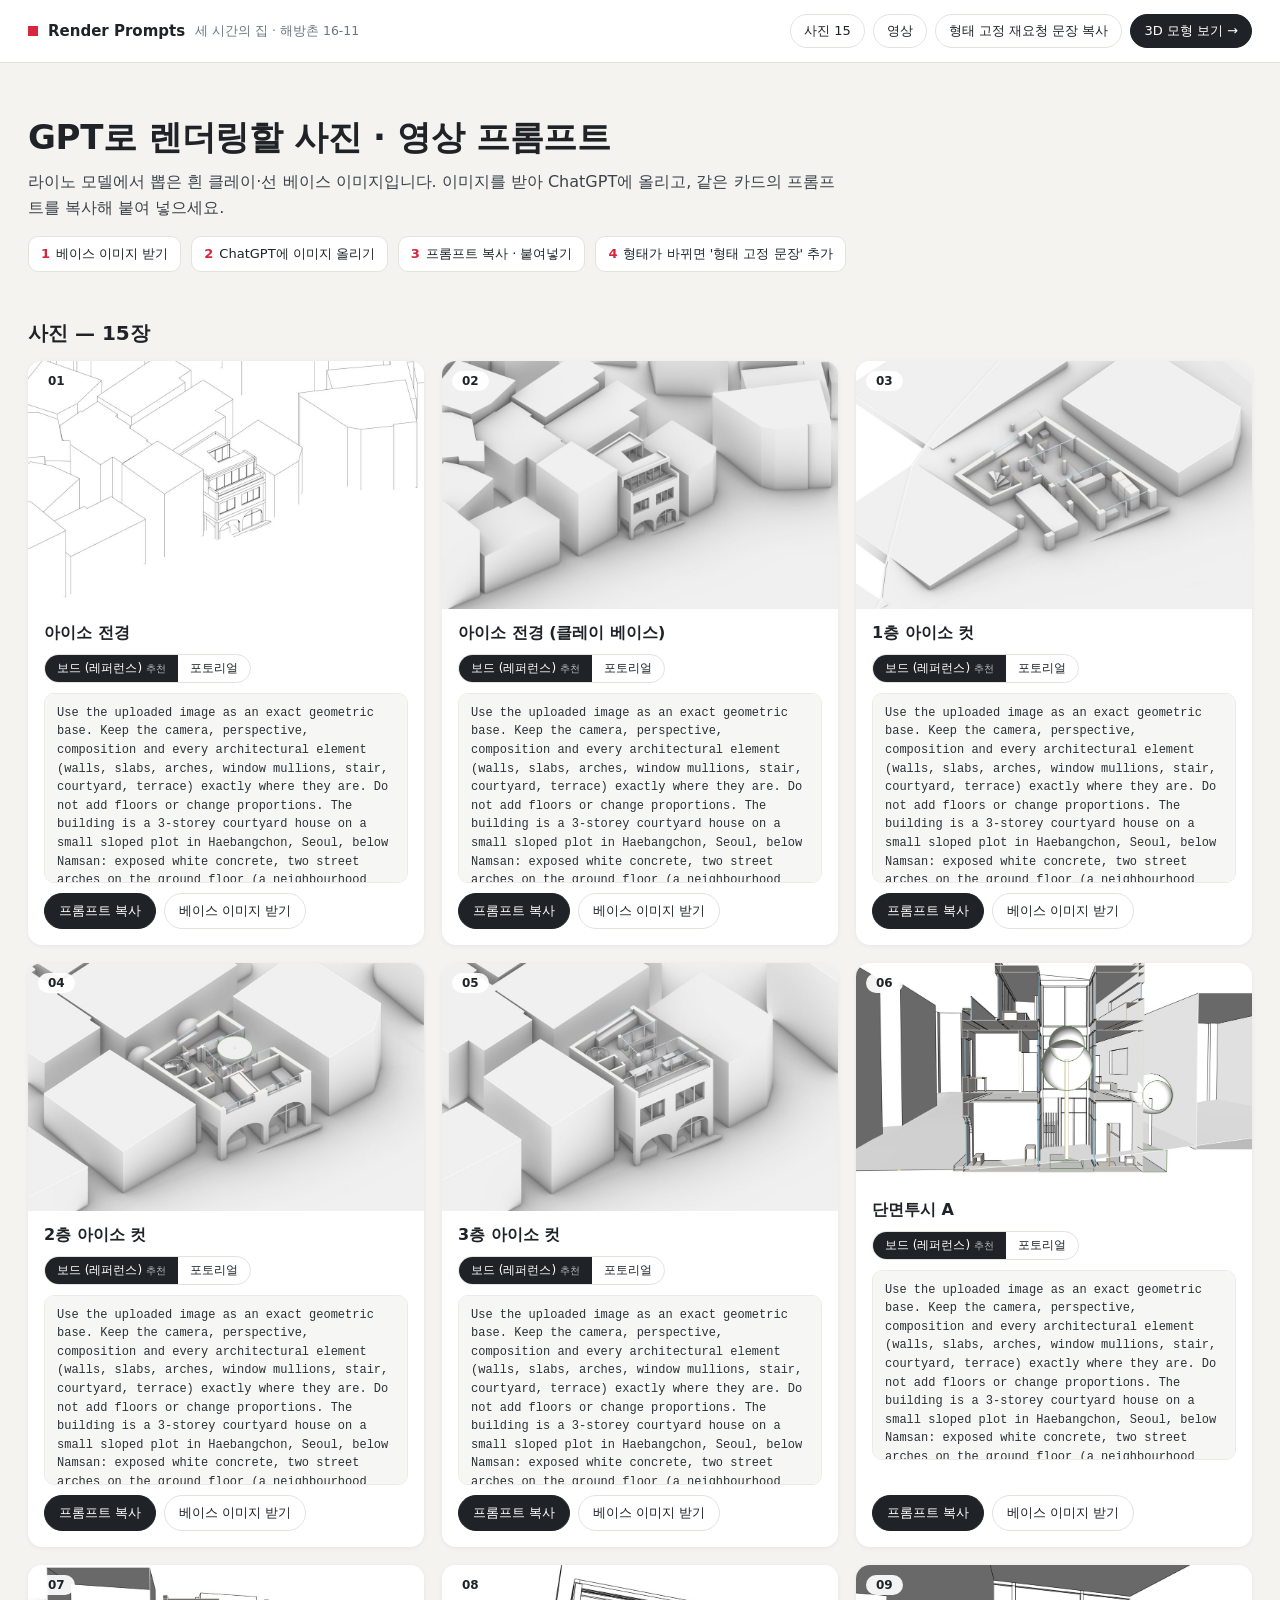
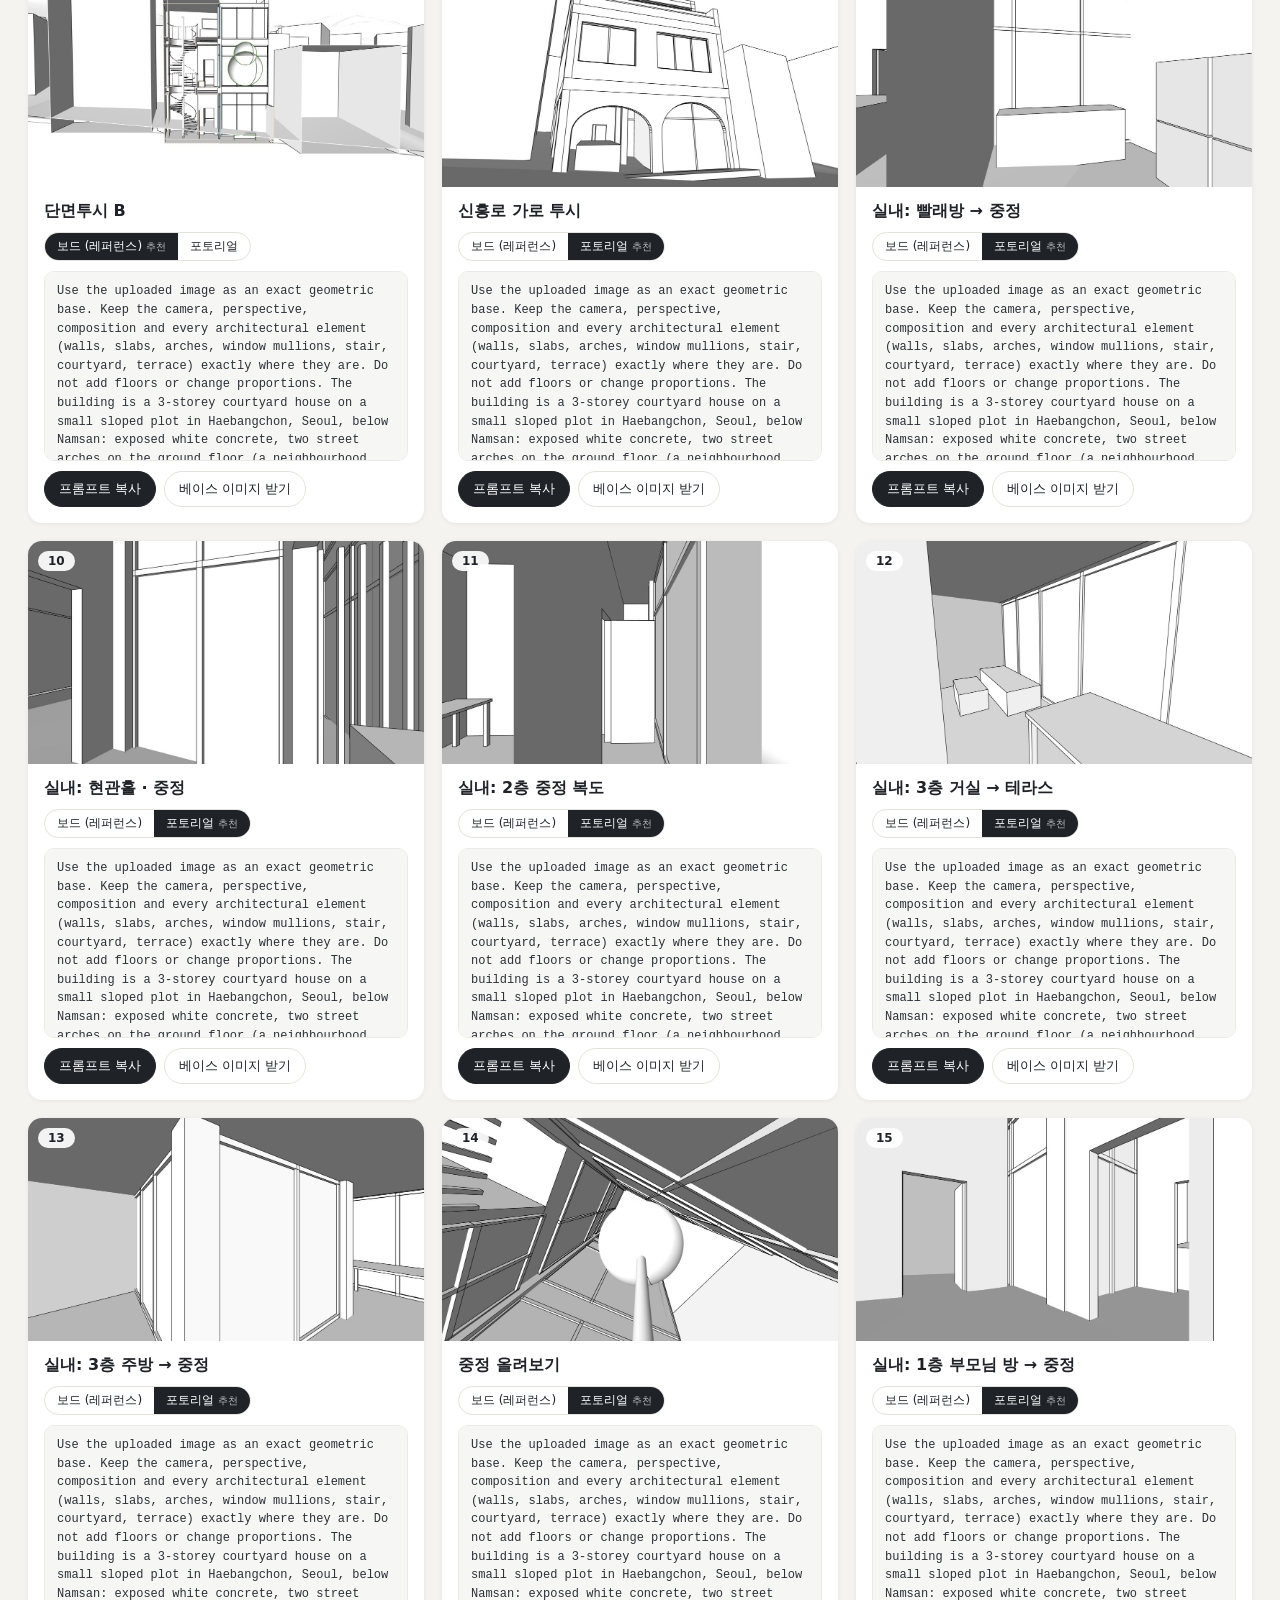
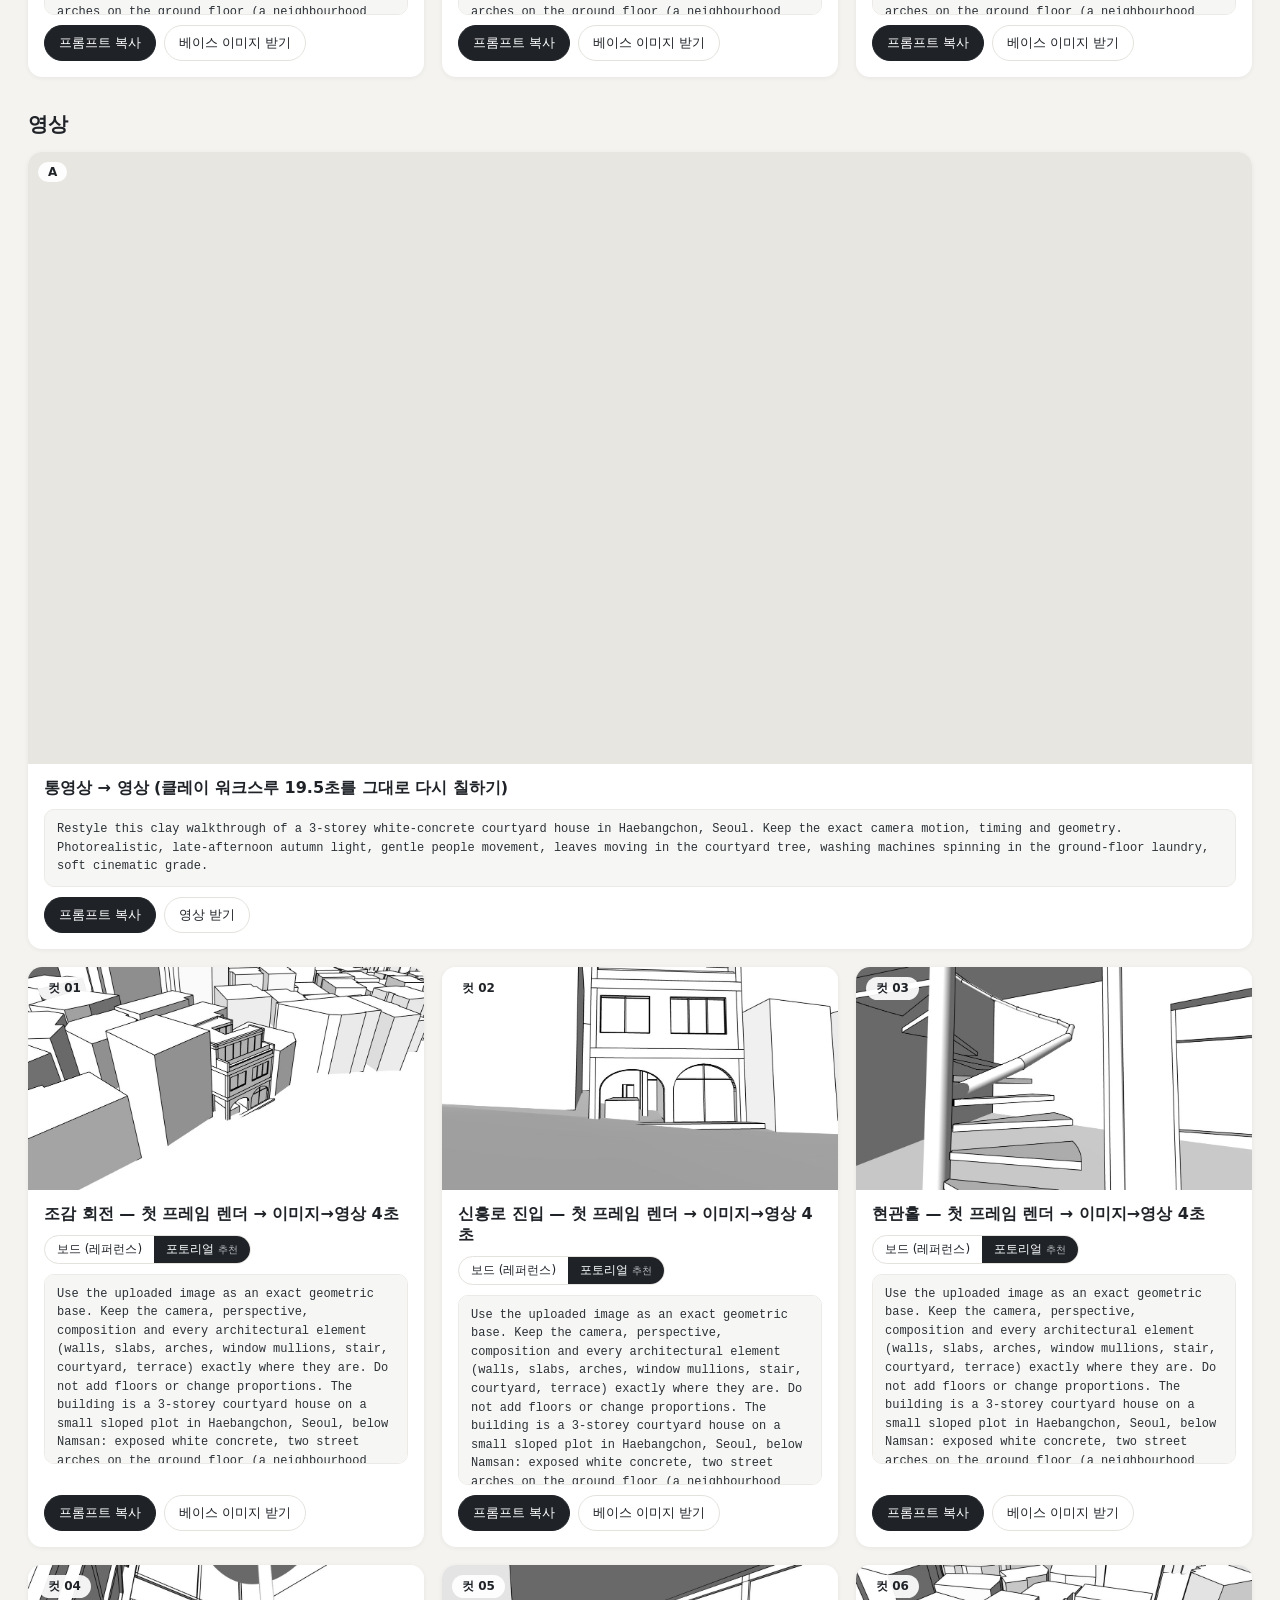
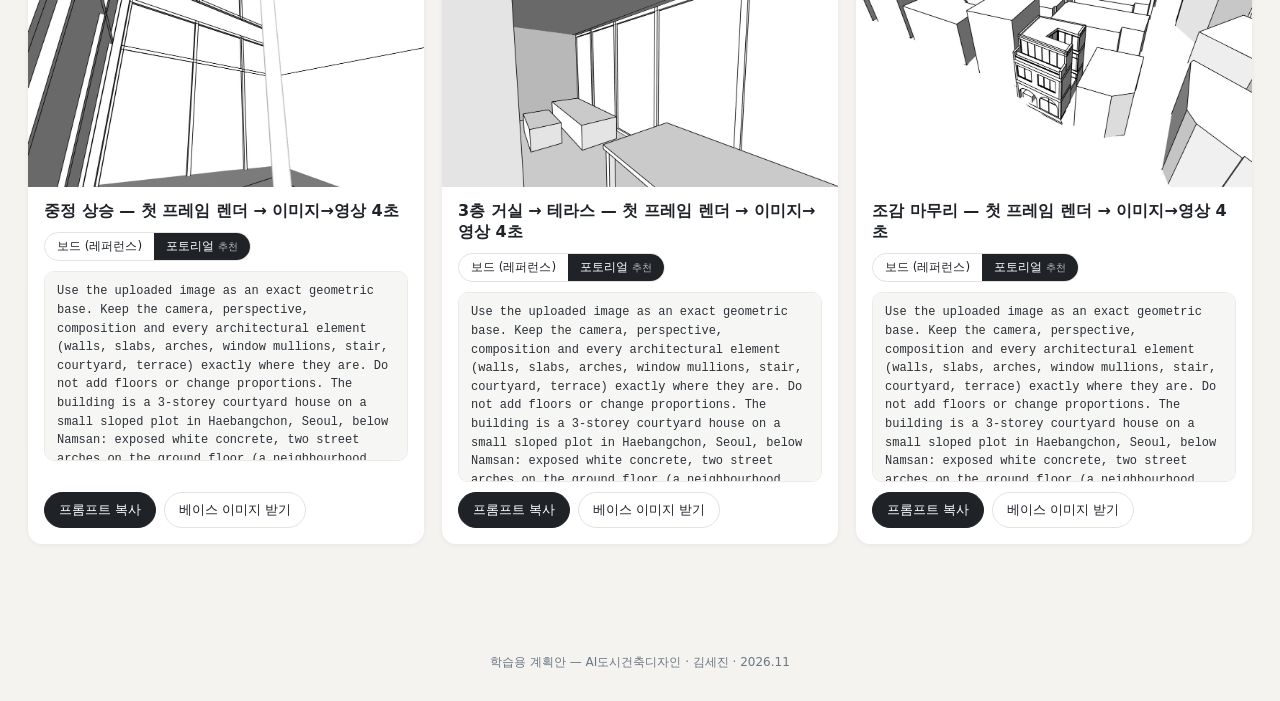
==== prompts.html @ 75533553 "Add render prompt page (base images, video, copy-ready prompts) Co-Authored-By: Claude Opus 5.5 <nor" ====
<!doctype html>
<html lang="ko">
<head>
<meta charset="utf-8">
<meta name="viewport" content="width=device-width, initial-scale=1">
<title>Render Prompts — 세 시간의 집 (해방촌 16-11)</title>
<style>
:root { --ink: #1f2328; --mute: #6b7783; --red: #d7263d; --line: #e4e2dd; --bg: #f4f3f0; }
* { box-sizing: border-box; }
body { margin: 0; background: var(--bg); color: var(--ink); font-family: "Pretendard", "Malgun Gothic", system-ui, sans-serif; }
header { position: sticky; top: 0; z-index: 5; display: flex; flex-wrap: wrap; gap: 12px; align-items: center; justify-content: space-between; padding: 14px 28px; background: rgba(255, 255, 255, .94); backdrop-filter: blur(8px); border-bottom: 1px solid var(--line); }
.brand { display: flex; align-items: center; gap: 10px; font-size: 15px; } .brand i { width: 10px; height: 10px; background: var(--red); display: inline-block; }
.brand small { color: var(--mute); }
nav a, .pill { all: unset; cursor: pointer; padding: 7px 13px; border-radius: 999px; border: 1px solid var(--line); font-size: 13px; background: #fff; }
nav { display: flex; gap: 8px; flex-wrap: wrap; } nav a.dark, .pill.dark { background: var(--ink); color: #fff; border-color: var(--ink); }
main { max-width: 1280px; margin: 0 auto; padding: 26px 28px 80px; }
.hero { padding: 26px 0 8px; } .hero h1 { margin: 0 0 8px; font-size: 34px; letter-spacing: -.01em; }
.hero p { margin: 4px 0; color: #3b434b; line-height: 1.6; max-width: 820px; }
.steps { display: flex; gap: 10px; flex-wrap: wrap; margin: 16px 0 6px; } .steps span { background: #fff; border: 1px solid var(--line); border-radius: 10px; padding: 8px 12px; font-size: 13px; }
.steps b { color: var(--red); margin-right: 6px; }
h2 { margin: 34px 0 14px; font-size: 20px; }
.grid { display: grid; grid-template-columns: repeat(auto-fill, minmax(380px, 1fr)); gap: 18px; }
.card { background: #fff; border-radius: 14px; overflow: hidden; box-shadow: 0 1px 5px rgba(0, 0, 0, .06); display: flex; flex-direction: column; }
.card .ph { position: relative; aspect-ratio: 16/9; background: #e8e6e1; } .card .ph img, .card .ph video { width: 100%; height: 100%; object-fit: cover; display: block; }
.card .no { position: absolute; left: 10px; top: 10px; background: rgba(255, 255, 255, .92); border-radius: 999px; padding: 3px 10px; font-size: 12px; font-weight: 600; }
.card .body { padding: 14px 16px 16px; display: flex; flex-direction: column; gap: 10px; flex: 1; }
.card h3 { margin: 0; font-size: 16px; }
.seg { display: inline-flex; border: 1px solid var(--line); border-radius: 999px; overflow: hidden; align-self: flex-start; }
.seg button { all: unset; cursor: pointer; padding: 5px 12px; font-size: 12px; } .seg button.on { background: var(--ink); color: #fff; }
.seg button small { opacity: .7; }
pre { margin: 0; white-space: pre-wrap; word-break: break-word; font: 12px/1.55 ui-monospace, Consolas, monospace; background: #f6f6f4; border: 1px solid #eceae6; border-radius: 10px; padding: 10px 12px; max-height: 190px; overflow: auto; color: #2b3137; }
.btns { display: flex; gap: 8px; flex-wrap: wrap; margin-top: auto; }
.btn { all: unset; cursor: pointer; padding: 8px 14px; border-radius: 999px; font-size: 13px; border: 1px solid var(--line); }
.btn.primary { background: var(--ink); color: #fff; border-color: var(--ink); }
.btn:focus-visible, .seg button:focus-visible, nav a:focus-visible, .pill:focus-visible { outline: 2px solid var(--red); outline-offset: 2px; }
.wide { grid-column: 1 / -1; } .wide .ph { aspect-ratio: 21/9; }
.toast { position: fixed; left: 50%; bottom: 24px; transform: translateX(-50%) translateY(20px); opacity: 0; background: var(--ink); color: #fff; padding: 10px 16px; border-radius: 999px; font-size: 13px; transition: .25s; pointer-events: none; }
.toast.show { opacity: 1; transform: translateX(-50%); }
footer { color: var(--mute); font-size: 12px; text-align: center; padding: 30px; }
@media (max-width: 600px) { .grid { grid-template-columns: 1fr; } header, main { padding-left: 16px; padding-right: 16px; } .hero h1 { font-size: 26px; } }
</style>
</head>
<body>
<header>
  <div class="brand"><i></i><b>Render Prompts</b><small>세 시간의 집 · 해방촌 16-11</small></div>
  <nav aria-label="바로가기"><a href="#photos">사진 15</a><a href="#video">영상</a><button class="pill" id="copyKeep">형태 고정 재요청 문장 복사</button><a class="dark" href="./">3D 모형 보기 →</a></nav>
</header>
<main>
  <section class="hero">
    <h1>GPT로 렌더링할 사진 · 영상 프롬프트</h1>
    <p>라이노 모델에서 뽑은 흰 클레이·선 베이스 이미지입니다. 이미지를 받아 ChatGPT에 올리고, 같은 카드의 프롬프트를 복사해 붙여 넣으세요.</p>
    <div class="steps"><span><b>1</b>베이스 이미지 받기</span><span><b>2</b>ChatGPT에 이미지 올리기</span><span><b>3</b>프롬프트 복사 · 붙여넣기</span><span><b>4</b>형태가 바뀌면 '형태 고정 문장' 추가</span></div>
  </section>
  <h2 id="photos">사진 — 15장</h2>
  <div class="grid" id="shotGrid"></div>
  <h2 id="video">영상</h2>
  <div class="grid" id="videoGrid"></div>
</main>
<footer>학습용 계획안 — AI도시건축디자인 · 김세진 · 2026.11</footer>
<div class="toast" id="toast" role="status" aria-live="polite"></div>
<script>
const DATA = {"fix": "Use the uploaded image as an exact geometric base. Keep the camera, perspective, composition and every architectural element (walls, slabs, arches, window mullions, stair, courtyard, terrace) exactly where they are. Do not add floors or change proportions. The building is a 3-storey courtyard house on a small sloped plot in Haebangchon, Seoul, below Namsan: exposed white concrete, two street arches on the ground floor (a neighbourhood self-laundry and a parking pilotis), a small open-to-sky courtyard with one tree, a 3rd-floor front terrace with planters.", "styles": {"board": "Style: architecture competition board drawing. White and pale-grey line drawing on off-white paper, fine black hatch lines, stippled dot texture on ground and roofs, context buildings as light grey outlines, trees as loose hand-sketched canopies with dot shading, the project's cut edges, frames and railings highlighted in deep crimson red (#9E1B1F), tiny sketched people in pale colours, a few birds. Not photorealistic. Crisp, high resolution, 16:9.", "photo": "Style: photorealistic architectural visualisation, late-afternoon autumn sun from the southwest, soft shadows, white board-marked concrete, dark steel window frames, warm interior light, people in everyday Seoul clothing, Haebangchon hillside alley atmosphere, 35 mm lens look, high resolution."}, "shots": [{"no": "01", "title": "아이소 전경", "style": "board", "scene": "Isometric general view of the house within the dense Haebangchon block, seen from above the street. Small caption bottom-left: 'ISOMETRIC — HAEBANGCHON 16-11'. People at the laundry arch and on the street, a delivery scooter, birds above the courtyard.", "png": "01_A1_iso_general_line.png", "jpg": "01_A1_iso_general_line.jpg"}, {"no": "02", "title": "아이소 전경 (클레이 베이스)", "style": "board", "scene": "Same isometric general view. Render the white clay massing as a fine line drawing; keep the neighbourhood buildings very light so the house stands out in crimson accents.", "png": "02_A1_iso_general_clay.png", "jpg": "02_A1_iso_general_clay.jpg"}, {"no": "03", "title": "1층 아이소 컷", "style": "board", "scene": "Cutaway isometric at ground-floor level: the self-laundry with stacked washing machines and a waiting bench, the parking pilotis with one small car, the entrance hall with a spiral stair, the courtyard tree, the parents' bedroom and bathroom at the back. Cut walls filled solid crimson.", "png": "03_A2_iso_cut_1F.png", "jpg": "03_A2_iso_cut_1F.jpg"}, {"no": "04", "title": "2층 아이소 컷", "style": "board", "scene": "Cutaway isometric at the 2nd floor: master bedroom and child's bedroom at the front, a glazed corridor wrapping the courtyard, a small family room, bathroom with washer, second child's room at the back. Cut walls crimson, furniture as light line drawing, a child reading.", "png": "04_A2_iso_cut_2F.png", "jpg": "04_A2_iso_cut_2F.jpg"}, {"no": "05", "title": "3층 아이소 컷", "style": "board", "scene": "Cutaway isometric at the 3rd floor: open living-dining room facing the front terrace, kitchen along the back wall looking into the courtyard, small WC, a family at the dining table. Cut walls crimson.", "png": "05_A2_iso_cut_3F.png", "jpg": "05_A2_iso_cut_3F.jpg"}, {"no": "06", "title": "단면투시 A", "style": "board", "scene": "Sectional perspective through the laundry, the open courtyard and the back rooms. Cut slabs and walls in solid crimson; rooms behind drawn in fine lines with furniture and people (someone folding laundry on the ground floor, a child at a desk on the 2nd floor, a family eating on the 3rd floor). The courtyard tree rises through three storeys. Dashed level lines on the left with small level tags ±0, +3.8, +7.5.", "png": "06_S1_section_persp_A.png", "jpg": "06_S1_section_persp_A.jpg"}, {"no": "07", "title": "단면투시 B", "style": "board", "scene": "Cross-section perspective through the spiral stair, the entrance hall and the courtyard. Crimson cut; afternoon sunlight falling into the courtyard down to the ground floor; neighbours' walls as light outlines.", "png": "07_S2_section_persp_B.png", "jpg": "07_S2_section_persp_B.jpg"}, {"no": "08", "title": "신흥로 가로 투시", "style": "photo", "scene": "Eye-level street view from across Sinheung-ro: the two concrete arches lit warmly from inside, neighbours chatting at the laundry, a small car parked under the left arch, hillside alley houses around, early evening.", "png": "08_E1_street_eye.png", "jpg": "08_E1_street_eye.jpg"}, {"no": "09", "title": "실내: 빨래방 → 중정", "style": "photo", "scene": "Interior of the small neighbourhood self-laundry: stacked white washers and dryers on the right, a timber counter, a view through the glass wall into the green courtyard, an elderly neighbour waiting, warm afternoon light.", "png": "09_I1_laundromat_to_court.png", "jpg": "09_I1_laundromat_to_court.jpg"}, {"no": "10", "title": "실내: 현관홀 · 중정", "style": "photo", "scene": "Entrance hall: a steel lattice screen and full-height glass toward the courtyard tree, the edge of a white spiral stair, polished concrete floor, a low bench with shoes.", "png": "10_I2_hall_court_stair.png", "jpg": "10_I2_hall_court_stair.jpg"}, {"no": "11", "title": "실내: 2층 중정 복도", "style": "photo", "scene": "Narrow corridor on the 2nd floor with full-height glazing to the courtyard on one side and bedroom doors on the other, children's drawings on the wall, soft daylight from the courtyard.", "png": "11_I3_2F_gallery_corridor.png", "jpg": "11_I3_2F_gallery_corridor.jpg"}, {"no": "12", "title": "실내: 3층 거실 → 테라스", "style": "photo", "scene": "3rd-floor living-dining room opening to the front terrace through glass sliding doors; oak dining table, linen sofa, planters outside and the Haebangchon roofscape and Namsan beyond.", "png": "12_I4_3F_living_terrace.png", "jpg": "12_I4_3F_living_terrace.jpg"}, {"no": "13", "title": "실내: 3층 주방 → 중정", "style": "photo", "scene": "Kitchen along the back wall with a long counter and a window band above, looking across into the open courtyard; a family cooking together, evening light.", "png": "13_I5_3F_kitchen_court.png", "jpg": "13_I5_3F_kitchen_court.jpg"}, {"no": "14", "title": "중정 올려보기", "style": "photo", "scene": "Worm's-eye view from the courtyard floor up through three storeys of glass and concrete to a square of blue sky, the tree canopy in the middle, leaves catching the sun.", "png": "14_I6_court_lookup.png", "jpg": "14_I6_court_lookup.jpg"}, {"no": "15", "title": "실내: 1층 부모님 방 → 중정", "style": "photo", "scene": "Ground-floor bedroom for elderly parents: a single bed with light bedding, a door to the hall, full glass toward the courtyard tree, calm morning light.", "png": "15_I7_1F_room_court.png", "jpg": "15_I7_1F_room_court.jpg"}], "cuts": [{"no": "01", "title": "조감 회전", "move": "Slow aerial orbit around the house from the street side, the dense hillside neighbourhood around it, birds crossing.", "png": "cut01_s0_0000.png", "jpg": "cut01_s0_0000.jpg"}, {"no": "02", "title": "신흥로 진입", "move": "Walking forward along Sinheung-ro toward the two arches, neighbours passing, warm light inside the laundry.", "png": "cut02_s1_0000.png", "jpg": "cut02_s1_0000.jpg"}, {"no": "03", "title": "현관홀", "move": "Standing in the entrance hall, the camera pans from the spiral stair to the glass wall and the courtyard tree.", "png": "cut03_s2_0000.png", "jpg": "cut03_s2_0000.jpg"}, {"no": "04", "title": "중정 상승", "move": "The camera rises slowly inside the open courtyard past three storeys of glass, leaves moving in the breeze.", "png": "cut04_s3_0000.png", "jpg": "cut04_s3_0000.jpg"}, {"no": "05", "title": "3층 거실 → 테라스", "move": "Moving through the 3rd-floor living room toward the terrace, the view opens to the Haebangchon rooftops and Namsan.", "png": "cut05_s4_0000.png", "jpg": "cut05_s4_0000.jpg"}, {"no": "06", "title": "조감 마무리", "move": "Aerial pull-away around the house at dusk, windows lighting up one by one.", "png": "cut06_s5_0000.png", "jpg": "cut06_s5_0000.jpg"}], "videoA": "Restyle this clay walkthrough of a 3-storey white-concrete courtyard house in Haebangchon, Seoul. Keep the exact camera motion, timing and geometry. Photorealistic, late-afternoon autumn light, gentle people movement, leaves moving in the courtyard tree, washing machines spinning in the ground-floor laundry, soft cinematic grade.", "keep": "Keep every wall, window and arch exactly where it is in the uploaded image. Only change materials, light, people and drawing style."};
const STY = { board: "보드 (레퍼런스)", photo: "포토리얼" };
const esc = (s) => s.replace(/[&<>]/g, (c) => ({ "&": "&amp;", "<": "&lt;", ">": "&gt;" })[c]);
const toast = (t) => { const el = document.getElementById("toast"); el.textContent = t; el.classList.add("show"); clearTimeout(toast.t); toast.t = setTimeout(() => el.classList.remove("show"), 1600); };
async function copy(text, label) {
  try { await navigator.clipboard.writeText(text); }
  catch { const ta = document.createElement("textarea"); ta.value = text; document.body.appendChild(ta); ta.select(); document.execCommand("copy"); ta.remove(); }
  toast(label + " 복사됨");
}
const shotPrompt = (s, sty) => [DATA.fix, s.scene, DATA.styles[sty]].join("\n\n");
const cutPrompt = (c, sty) => [DATA.fix, DATA.styles[sty], `Animate for 4 seconds: ${c.move} Smooth, steady camera, no cuts.`].join("\n\n");

function card({ no, title, jpg, png, rec, build, wide, video }) {
  const el = document.createElement("article"); el.className = "card" + (wide ? " wide" : "");
  const media = video ? `<video src="assets/walkthrough_clay.mp4" muted loop autoplay playsinline></video>` : `<img src="prompts/${jpg}" alt="${esc(title)} 베이스" loading="lazy">`;
  el.innerHTML = `<div class="ph">${media}<span class="no">${no}</span></div><div class="body"><h3>${esc(title)}</h3>
    ${rec ? `<div class="seg" role="group" aria-label="스타일">${Object.keys(STY).map((k) => `<button data-s="${k}" class="${k === rec ? "on" : ""}">${STY[k]}${k === rec ? " <small>추천</small>" : ""}</button>`).join("")}</div>` : ""}
    <pre></pre><div class="btns"><button class="btn primary" data-copy>프롬프트 복사</button>
    ${video ? `<a class="btn" href="assets/walkthrough_clay.mp4" download>영상 받기</a>` : `<a class="btn" href="prompts/${png}" download>베이스 이미지 받기</a>`}</div></div>`;
  let sty = rec;
  const pre = el.querySelector("pre"), render = () => (pre.textContent = build(sty));
  el.querySelectorAll(".seg button").forEach((b) => b.addEventListener("click", () => { sty = b.dataset.s; el.querySelectorAll(".seg button").forEach((x) => x.classList.toggle("on", x === b)); render(); }));
  el.querySelector("[data-copy]").addEventListener("click", () => copy(pre.textContent, `${no} 프롬프트`));
  render(); return el;
}
const sg = document.getElementById("shotGrid");
DATA.shots.forEach((s) => sg.appendChild(card({ no: s.no, title: s.title, jpg: s.jpg, png: s.png, rec: s.style, build: (st) => shotPrompt(s, st) })));
const vg = document.getElementById("videoGrid");
vg.appendChild(card({ no: "A", title: "통영상 → 영상 (클레이 워크스루 19.5초를 그대로 다시 칠하기)", wide: true, video: true, build: () => DATA.videoA }));
DATA.cuts.forEach((c) => vg.appendChild(card({ no: "컷 " + c.no, title: `${c.title} — 첫 프레임 렌더 → 이미지→영상 4초`, jpg: c.jpg, png: c.png, rec: "photo", build: (st) => cutPrompt(c, st) })));
document.getElementById("copyKeep").addEventListener("click", () => copy(DATA.keep, "형태 고정 문장"));
</script>
</body>
</html>
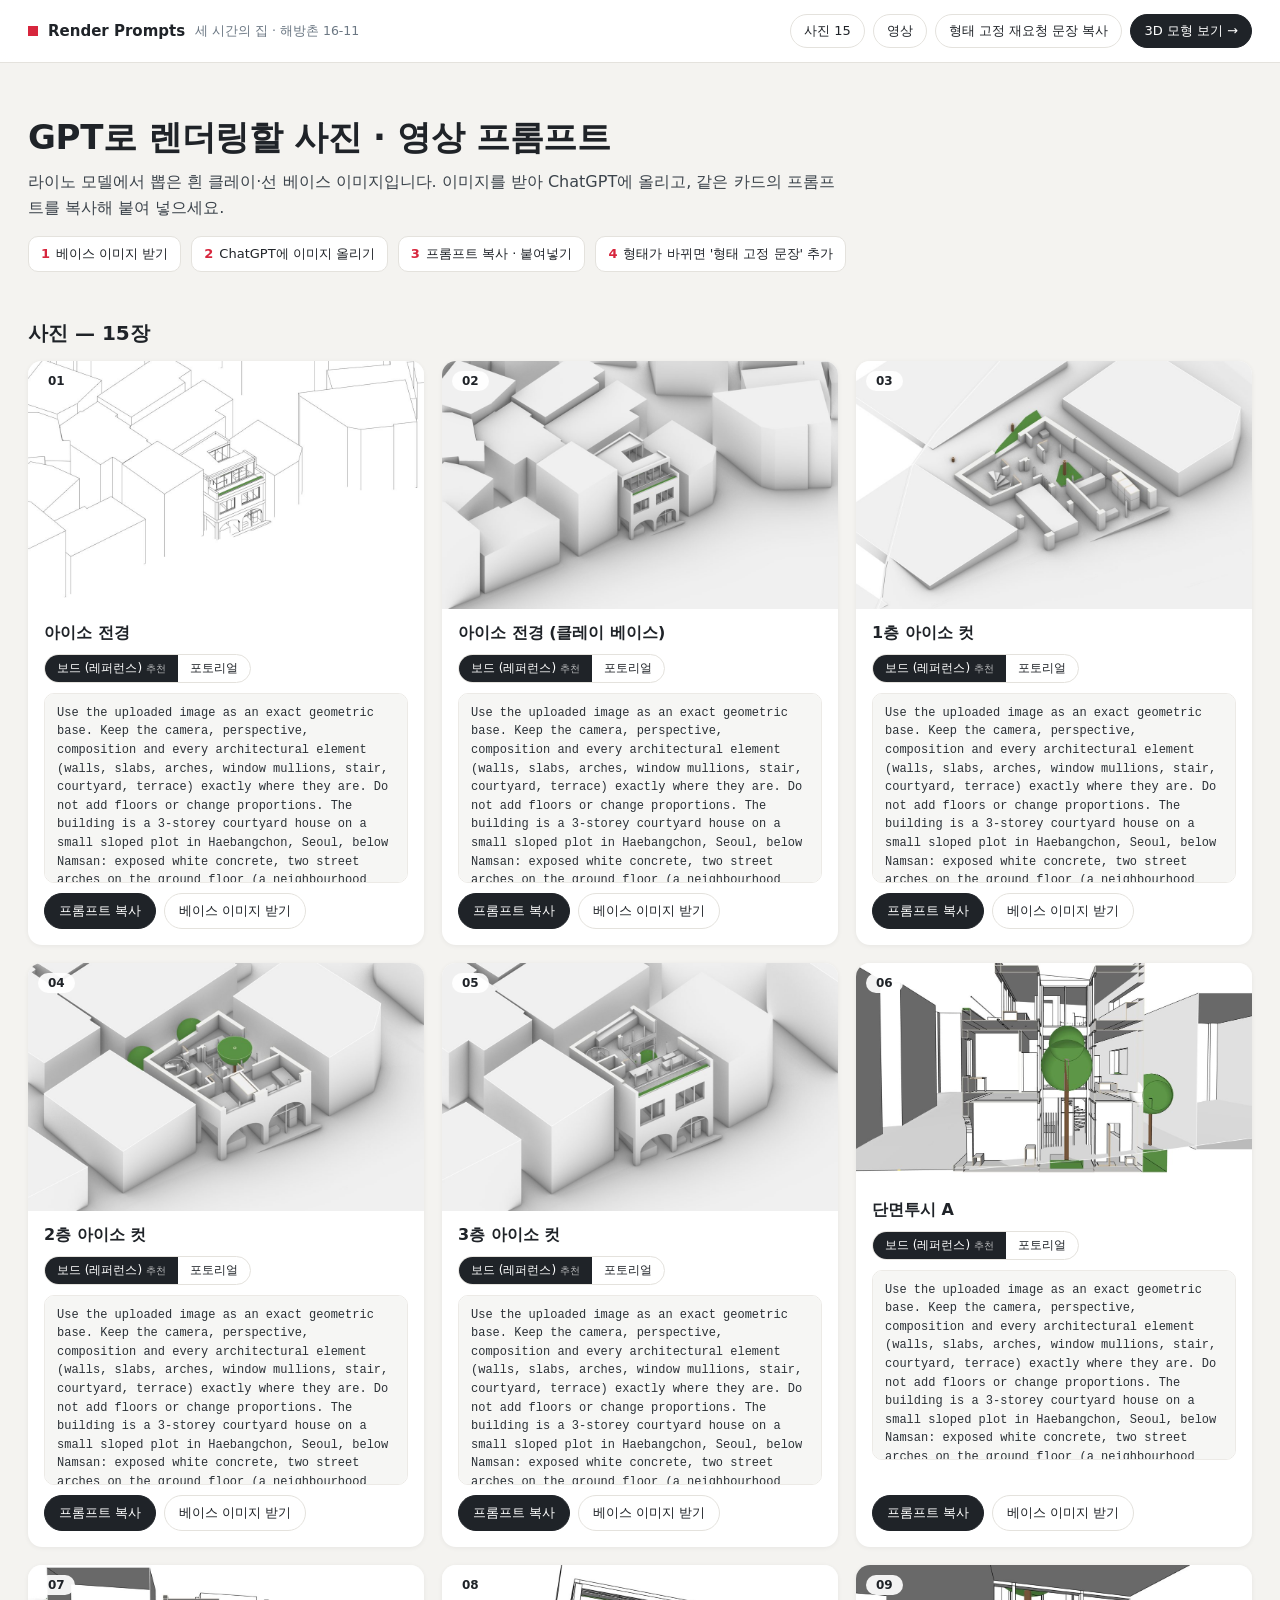
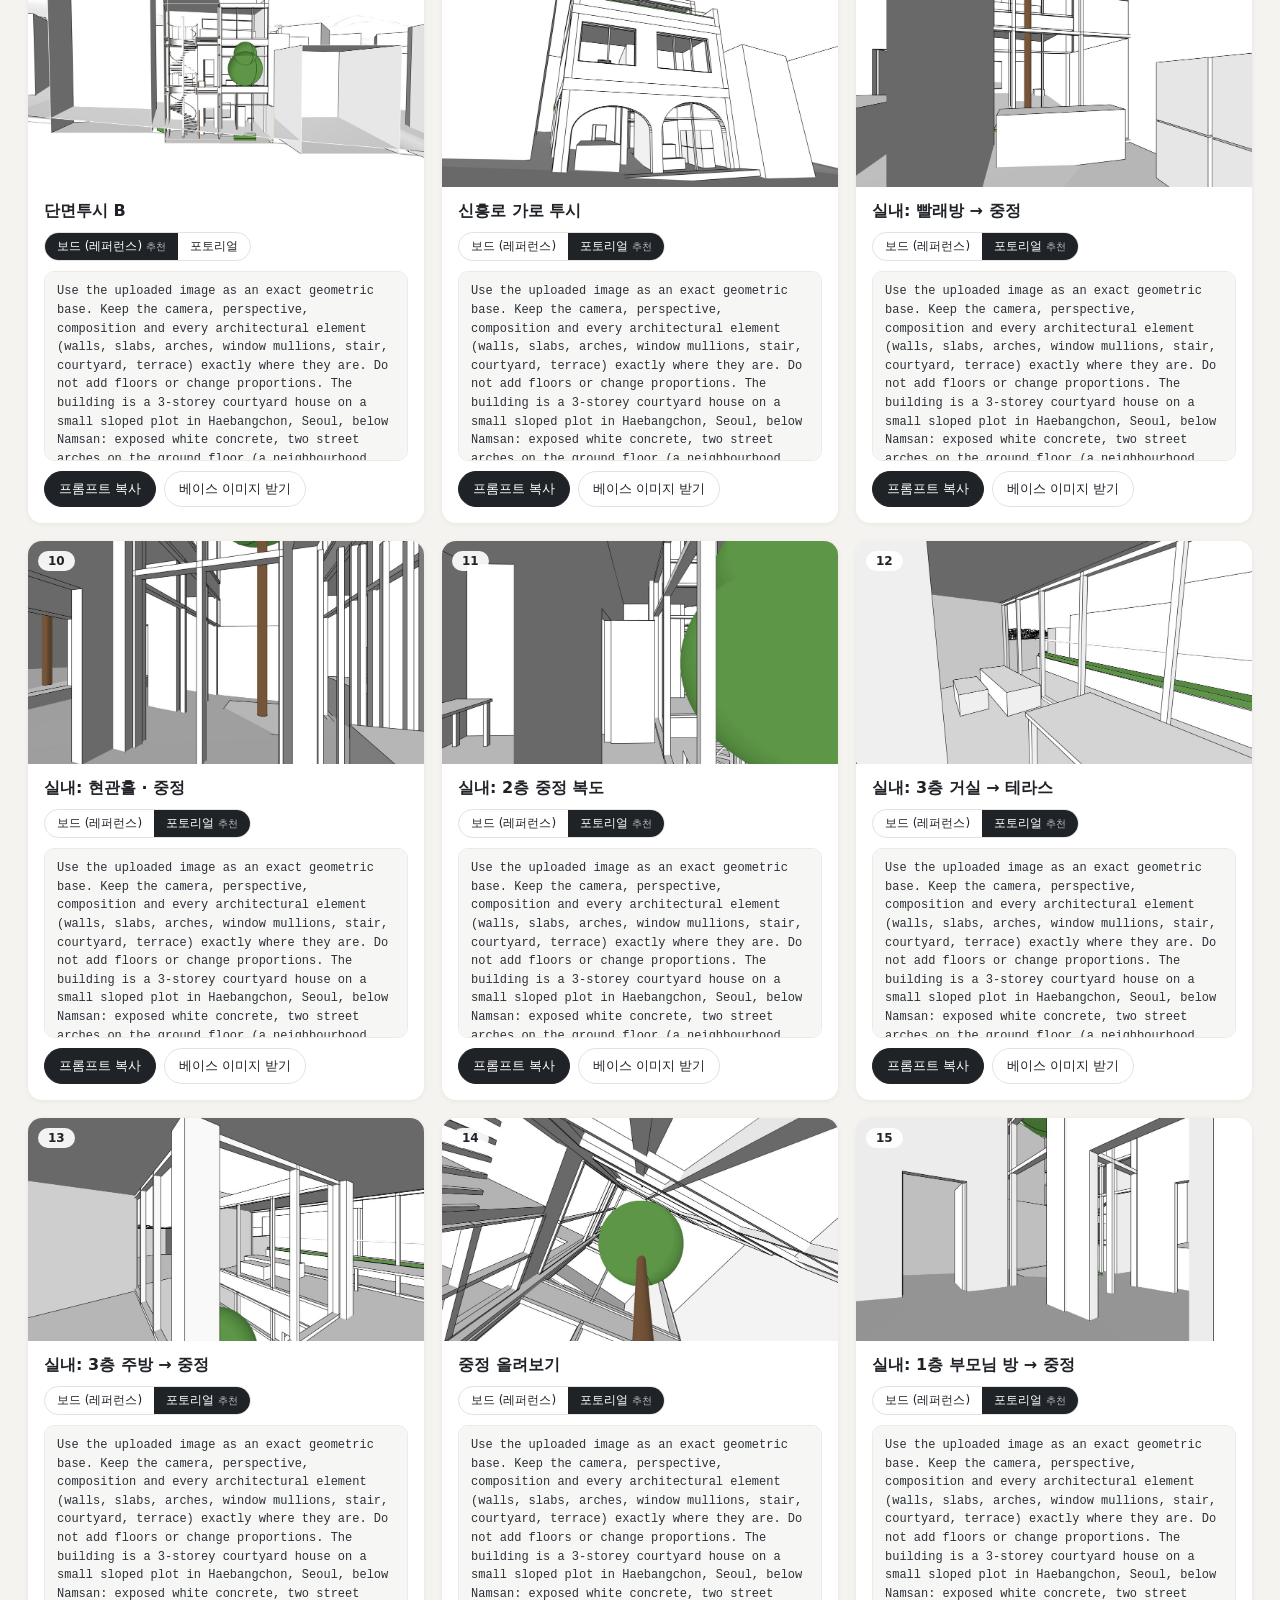
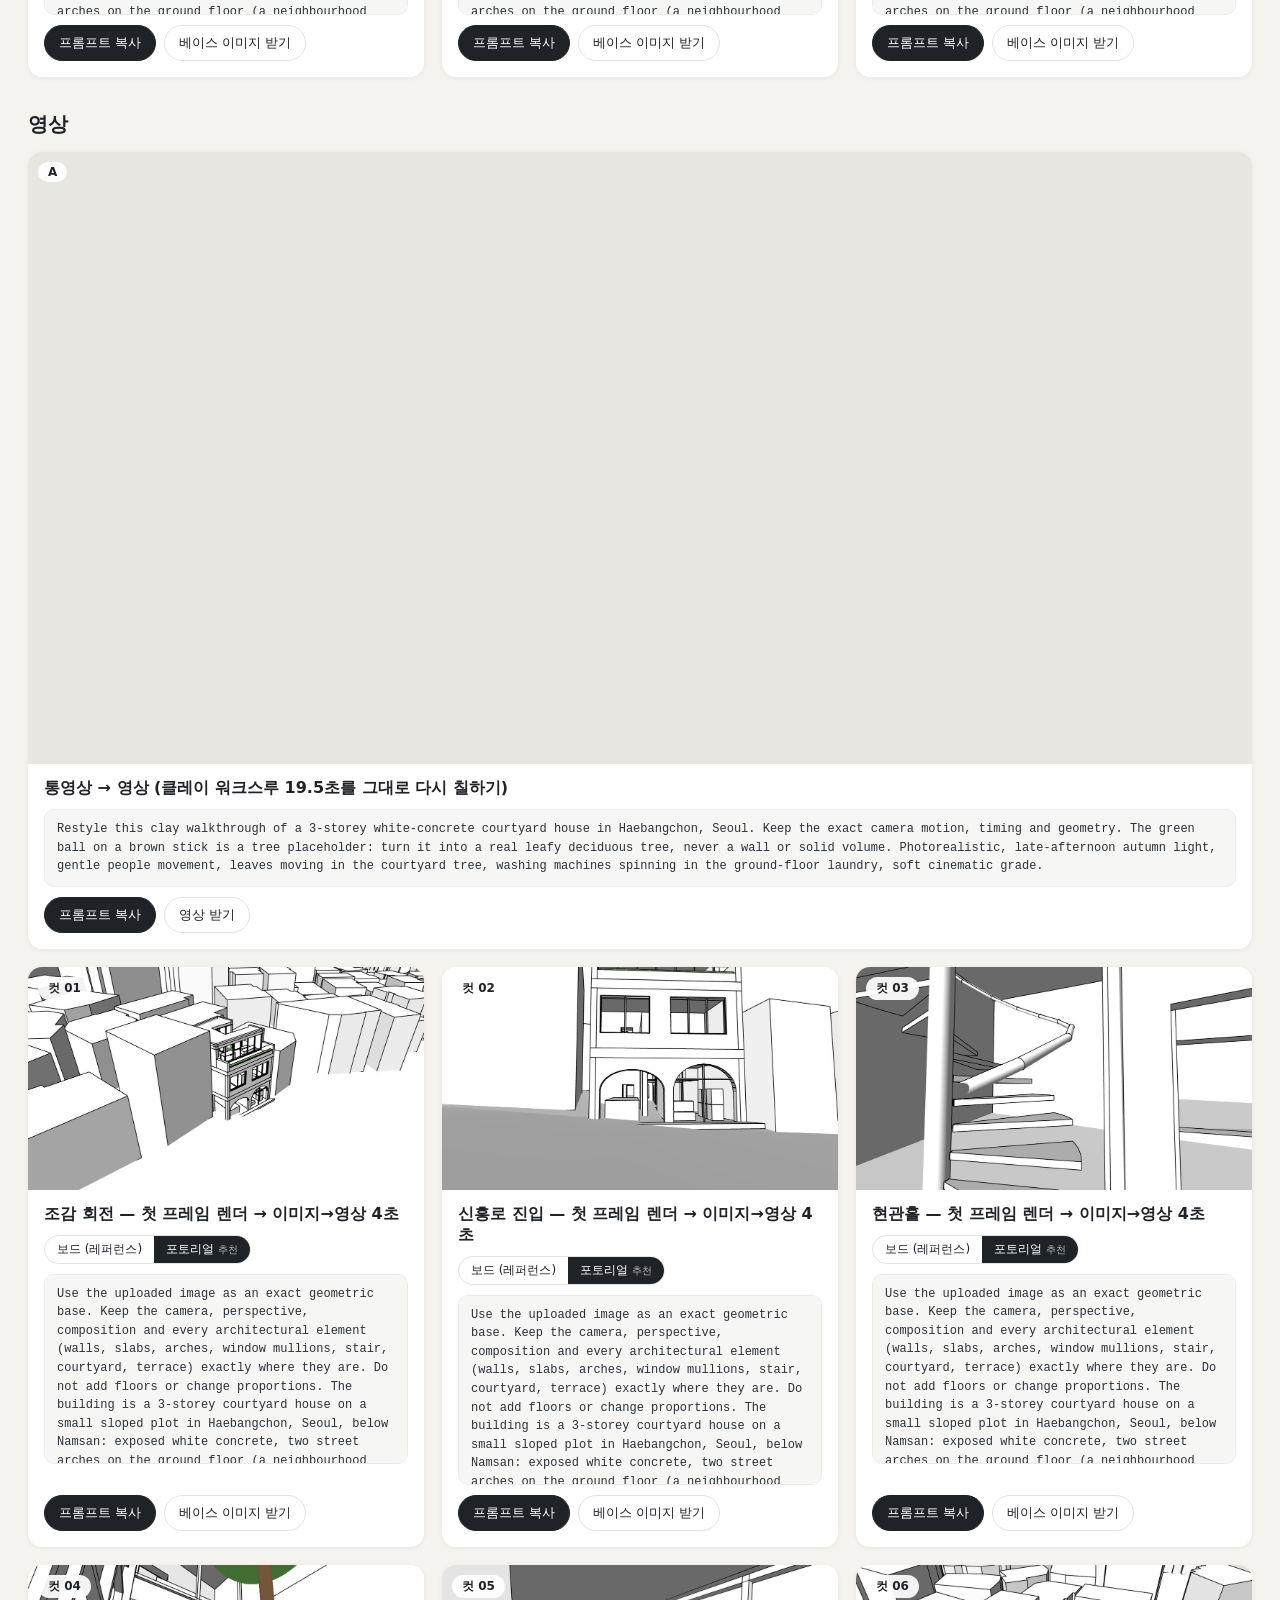
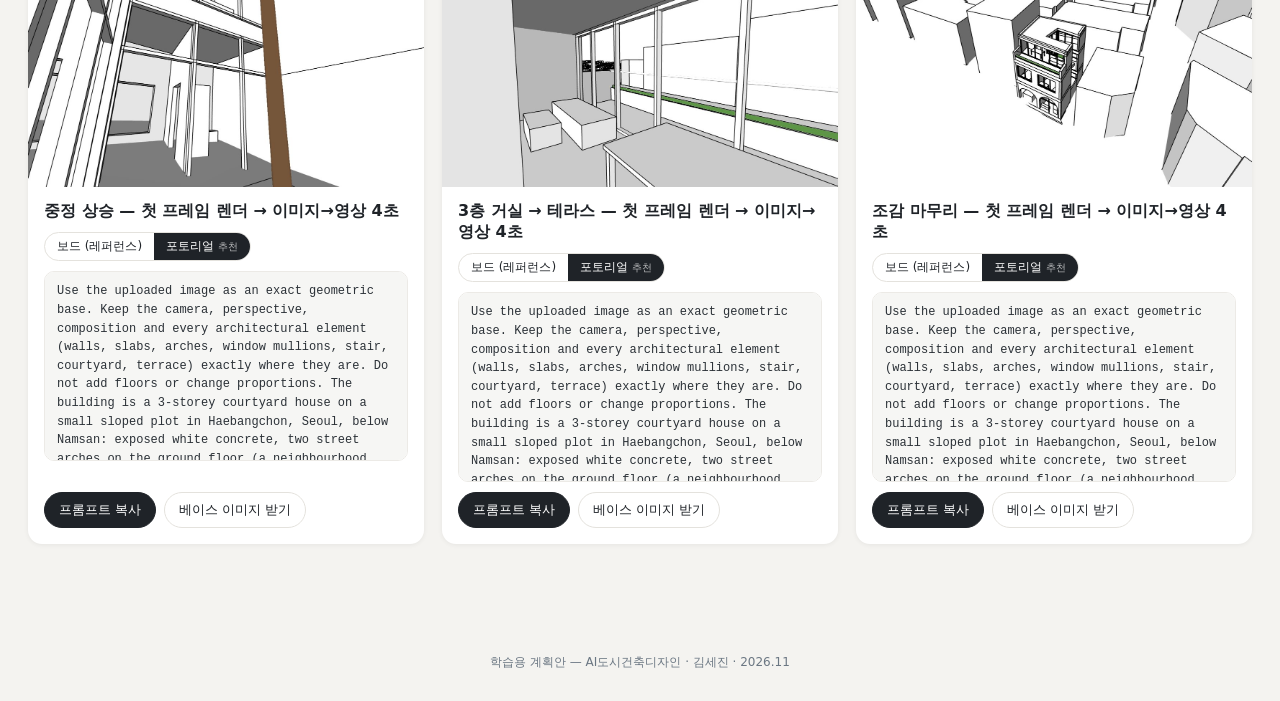
==== commit a78a3ea4: "Color trees green/brown in render bases and video; tell prompts they are trees Co-Authored-By: Claud" ====
--- a/prompts.html
+++ b/prompts.html
@@ -59,7 +59,7 @@
 <footer>학습용 계획안 — AI도시건축디자인 · 김세진 · 2026.11</footer>
 <div class="toast" id="toast" role="status" aria-live="polite"></div>
 <script>
-const DATA = {"fix": "Use the uploaded image as an exact geometric base. Keep the camera, perspective, composition and every architectural element (walls, slabs, arches, window mullions, stair, courtyard, terrace) exactly where they are. Do not add floors or change proportions. The building is a 3-storey courtyard house on a small sloped plot in Haebangchon, Seoul, below Namsan: exposed white concrete, two street arches on the ground floor (a neighbourhood self-laundry and a parking pilotis), a small open-to-sky courtyard with one tree, a 3rd-floor front terrace with planters.", "styles": {"board": "Style: architecture competition board drawing. White and pale-grey line drawing on off-white paper, fine black hatch lines, stippled dot texture on ground and roofs, context buildings as light grey outlines, trees as loose hand-sketched canopies with dot shading, the project's cut edges, frames and railings highlighted in deep crimson red (#9E1B1F), tiny sketched people in pale colours, a few birds. Not photorealistic. Crisp, high resolution, 16:9.", "photo": "Style: photorealistic architectural visualisation, late-afternoon autumn sun from the southwest, soft shadows, white board-marked concrete, dark steel window frames, warm interior light, people in everyday Seoul clothing, Haebangchon hillside alley atmosphere, 35 mm lens look, high resolution."}, "shots": [{"no": "01", "title": "아이소 전경", "style": "board", "scene": "Isometric general view of the house within the dense Haebangchon block, seen from above the street. Small caption bottom-left: 'ISOMETRIC — HAEBANGCHON 16-11'. People at the laundry arch and on the street, a delivery scooter, birds above the courtyard.", "png": "01_A1_iso_general_line.png", "jpg": "01_A1_iso_general_line.jpg"}, {"no": "02", "title": "아이소 전경 (클레이 베이스)", "style": "board", "scene": "Same isometric general view. Render the white clay massing as a fine line drawing; keep the neighbourhood buildings very light so the house stands out in crimson accents.", "png": "02_A1_iso_general_clay.png", "jpg": "02_A1_iso_general_clay.jpg"}, {"no": "03", "title": "1층 아이소 컷", "style": "board", "scene": "Cutaway isometric at ground-floor level: the self-laundry with stacked washing machines and a waiting bench, the parking pilotis with one small car, the entrance hall with a spiral stair, the courtyard tree, the parents' bedroom and bathroom at the back. Cut walls filled solid crimson.", "png": "03_A2_iso_cut_1F.png", "jpg": "03_A2_iso_cut_1F.jpg"}, {"no": "04", "title": "2층 아이소 컷", "style": "board", "scene": "Cutaway isometric at the 2nd floor: master bedroom and child's bedroom at the front, a glazed corridor wrapping the courtyard, a small family room, bathroom with washer, second child's room at the back. Cut walls crimson, furniture as light line drawing, a child reading.", "png": "04_A2_iso_cut_2F.png", "jpg": "04_A2_iso_cut_2F.jpg"}, {"no": "05", "title": "3층 아이소 컷", "style": "board", "scene": "Cutaway isometric at the 3rd floor: open living-dining room facing the front terrace, kitchen along the back wall looking into the courtyard, small WC, a family at the dining table. Cut walls crimson.", "png": "05_A2_iso_cut_3F.png", "jpg": "05_A2_iso_cut_3F.jpg"}, {"no": "06", "title": "단면투시 A", "style": "board", "scene": "Sectional perspective through the laundry, the open courtyard and the back rooms. Cut slabs and walls in solid crimson; rooms behind drawn in fine lines with furniture and people (someone folding laundry on the ground floor, a child at a desk on the 2nd floor, a family eating on the 3rd floor). The courtyard tree rises through three storeys. Dashed level lines on the left with small level tags ±0, +3.8, +7.5.", "png": "06_S1_section_persp_A.png", "jpg": "06_S1_section_persp_A.jpg"}, {"no": "07", "title": "단면투시 B", "style": "board", "scene": "Cross-section perspective through the spiral stair, the entrance hall and the courtyard. Crimson cut; afternoon sunlight falling into the courtyard down to the ground floor; neighbours' walls as light outlines.", "png": "07_S2_section_persp_B.png", "jpg": "07_S2_section_persp_B.jpg"}, {"no": "08", "title": "신흥로 가로 투시", "style": "photo", "scene": "Eye-level street view from across Sinheung-ro: the two concrete arches lit warmly from inside, neighbours chatting at the laundry, a small car parked under the left arch, hillside alley houses around, early evening.", "png": "08_E1_street_eye.png", "jpg": "08_E1_street_eye.jpg"}, {"no": "09", "title": "실내: 빨래방 → 중정", "style": "photo", "scene": "Interior of the small neighbourhood self-laundry: stacked white washers and dryers on the right, a timber counter, a view through the glass wall into the green courtyard, an elderly neighbour waiting, warm afternoon light.", "png": "09_I1_laundromat_to_court.png", "jpg": "09_I1_laundromat_to_court.jpg"}, {"no": "10", "title": "실내: 현관홀 · 중정", "style": "photo", "scene": "Entrance hall: a steel lattice screen and full-height glass toward the courtyard tree, the edge of a white spiral stair, polished concrete floor, a low bench with shoes.", "png": "10_I2_hall_court_stair.png", "jpg": "10_I2_hall_court_stair.jpg"}, {"no": "11", "title": "실내: 2층 중정 복도", "style": "photo", "scene": "Narrow corridor on the 2nd floor with full-height glazing to the courtyard on one side and bedroom doors on the other, children's drawings on the wall, soft daylight from the courtyard.", "png": "11_I3_2F_gallery_corridor.png", "jpg": "11_I3_2F_gallery_corridor.jpg"}, {"no": "12", "title": "실내: 3층 거실 → 테라스", "style": "photo", "scene": "3rd-floor living-dining room opening to the front terrace through glass sliding doors; oak dining table, linen sofa, planters outside and the Haebangchon roofscape and Namsan beyond.", "png": "12_I4_3F_living_terrace.png", "jpg": "12_I4_3F_living_terrace.jpg"}, {"no": "13", "title": "실내: 3층 주방 → 중정", "style": "photo", "scene": "Kitchen along the back wall with a long counter and a window band above, looking across into the open courtyard; a family cooking together, evening light.", "png": "13_I5_3F_kitchen_court.png", "jpg": "13_I5_3F_kitchen_court.jpg"}, {"no": "14", "title": "중정 올려보기", "style": "photo", "scene": "Worm's-eye view from the courtyard floor up through three storeys of glass and concrete to a square of blue sky, the tree canopy in the middle, leaves catching the sun.", "png": "14_I6_court_lookup.png", "jpg": "14_I6_court_lookup.jpg"}, {"no": "15", "title": "실내: 1층 부모님 방 → 중정", "style": "photo", "scene": "Ground-floor bedroom for elderly parents: a single bed with light bedding, a door to the hall, full glass toward the courtyard tree, calm morning light.", "png": "15_I7_1F_room_court.png", "jpg": "15_I7_1F_room_court.jpg"}], "cuts": [{"no": "01", "title": "조감 회전", "move": "Slow aerial orbit around the house from the street side, the dense hillside neighbourhood around it, birds crossing.", "png": "cut01_s0_0000.png", "jpg": "cut01_s0_0000.jpg"}, {"no": "02", "title": "신흥로 진입", "move": "Walking forward along Sinheung-ro toward the two arches, neighbours passing, warm light inside the laundry.", "png": "cut02_s1_0000.png", "jpg": "cut02_s1_0000.jpg"}, {"no": "03", "title": "현관홀", "move": "Standing in the entrance hall, the camera pans from the spiral stair to the glass wall and the courtyard tree.", "png": "cut03_s2_0000.png", "jpg": "cut03_s2_0000.jpg"}, {"no": "04", "title": "중정 상승", "move": "The camera rises slowly inside the open courtyard past three storeys of glass, leaves moving in the breeze.", "png": "cut04_s3_0000.png", "jpg": "cut04_s3_0000.jpg"}, {"no": "05", "title": "3층 거실 → 테라스", "move": "Moving through the 3rd-floor living room toward the terrace, the view opens to the Haebangchon rooftops and Namsan.", "png": "cut05_s4_0000.png", "jpg": "cut05_s4_0000.jpg"}, {"no": "06", "title": "조감 마무리", "move": "Aerial pull-away around the house at dusk, windows lighting up one by one.", "png": "cut06_s5_0000.png", "jpg": "cut06_s5_0000.jpg"}], "videoA": "Restyle this clay walkthrough of a 3-storey white-concrete courtyard house in Haebangchon, Seoul. Keep the exact camera motion, timing and geometry. Photorealistic, late-afternoon autumn light, gentle people movement, leaves moving in the courtyard tree, washing machines spinning in the ground-floor laundry, soft cinematic grade.", "keep": "Keep every wall, window and arch exactly where it is in the uploaded image. Only change materials, light, people and drawing style."};
+const DATA = {"fix": "Use the uploaded image as an exact geometric base. Keep the camera, perspective, composition and every architectural element (walls, slabs, arches, window mullions, stair, courtyard, terrace) exactly where they are. Do not add floors or change proportions. The building is a 3-storey courtyard house on a small sloped plot in Haebangchon, Seoul, below Namsan: exposed white concrete, two street arches on the ground floor (a neighbourhood self-laundry and a parking pilotis), a small open-to-sky courtyard with one tree, a 3rd-floor front terrace with planters. Window frames are drawn without glass: fill every frame with clear glass. TREES: every GREEN ball on a thin BROWN stick in the image is a TREE placeholder (one in the courtyard, two in the back garden). Render each one as a real living deciduous tree (e.g. a Korean zelkova or Japanese maple) with an irregular, airy leaf canopy and branches, about the same size and position. They are NOT walls, columns, spheres or solid volumes, and must not merge with the building.", "styles": {"board": "Style: architecture competition board drawing. White and pale-grey line drawing on off-white paper, fine black hatch lines, stippled dot texture on ground and roofs, context buildings as light grey outlines, trees as loose hand-sketched canopies with dot shading, the project's cut edges, frames and railings highlighted in deep crimson red (#9E1B1F), tiny sketched people in pale colours, a few birds. Not photorealistic. Crisp, high resolution, 16:9.", "photo": "Style: photorealistic architectural visualisation, late-afternoon autumn sun from the southwest, soft shadows, white board-marked concrete, dark steel window frames, warm interior light, people in everyday Seoul clothing, Haebangchon hillside alley atmosphere, 35 mm lens look, high resolution."}, "shots": [{"no": "01", "title": "아이소 전경", "style": "board", "scene": "Isometric general view of the house within the dense Haebangchon block, seen from above the street. Small caption bottom-left: 'ISOMETRIC — HAEBANGCHON 16-11'. People at the laundry arch and on the street, a delivery scooter, birds above the courtyard.", "png": "01_A1_iso_general_line.png", "jpg": "01_A1_iso_general_line.jpg"}, {"no": "02", "title": "아이소 전경 (클레이 베이스)", "style": "board", "scene": "Same isometric general view. Render the white clay massing as a fine line drawing; keep the neighbourhood buildings very light so the house stands out in crimson accents.", "png": "02_A1_iso_general_clay.png", "jpg": "02_A1_iso_general_clay.jpg"}, {"no": "03", "title": "1층 아이소 컷", "style": "board", "scene": "Cutaway isometric at ground-floor level: the self-laundry with stacked washing machines and a waiting bench, the parking pilotis with one small car, the entrance hall with a spiral stair, the courtyard tree, the parents' bedroom and bathroom at the back. Cut walls filled solid crimson.", "png": "03_A2_iso_cut_1F.png", "jpg": "03_A2_iso_cut_1F.jpg"}, {"no": "04", "title": "2층 아이소 컷", "style": "board", "scene": "Cutaway isometric at the 2nd floor: master bedroom and child's bedroom at the front, a glazed corridor wrapping the courtyard, a small family room, bathroom with washer, second child's room at the back. Cut walls crimson, furniture as light line drawing, a child reading.", "png": "04_A2_iso_cut_2F.png", "jpg": "04_A2_iso_cut_2F.jpg"}, {"no": "05", "title": "3층 아이소 컷", "style": "board", "scene": "Cutaway isometric at the 3rd floor: open living-dining room facing the front terrace, kitchen along the back wall looking into the courtyard, small WC, a family at the dining table. Cut walls crimson.", "png": "05_A2_iso_cut_3F.png", "jpg": "05_A2_iso_cut_3F.jpg"}, {"no": "06", "title": "단면투시 A", "style": "board", "scene": "Sectional perspective through the laundry, the open courtyard and the back rooms. Cut slabs and walls in solid crimson; rooms behind drawn in fine lines with furniture and people (someone folding laundry on the ground floor, a child at a desk on the 2nd floor, a family eating on the 3rd floor). The courtyard tree rises through three storeys. Dashed level lines on the left with small level tags ±0, +3.8, +7.5.", "png": "06_S1_section_persp_A.png", "jpg": "06_S1_section_persp_A.jpg"}, {"no": "07", "title": "단면투시 B", "style": "board", "scene": "Cross-section perspective through the spiral stair, the entrance hall and the courtyard. Crimson cut; afternoon sunlight falling into the courtyard down to the ground floor; neighbours' walls as light outlines.", "png": "07_S2_section_persp_B.png", "jpg": "07_S2_section_persp_B.jpg"}, {"no": "08", "title": "신흥로 가로 투시", "style": "photo", "scene": "Eye-level street view from across Sinheung-ro: the two concrete arches lit warmly from inside, neighbours chatting at the laundry, a small car parked under the left arch, hillside alley houses around, early evening.", "png": "08_E1_street_eye.png", "jpg": "08_E1_street_eye.jpg"}, {"no": "09", "title": "실내: 빨래방 → 중정", "style": "photo", "scene": "Interior of the small neighbourhood self-laundry: stacked white washers and dryers on the right, a timber counter, a view through the glass wall into the green courtyard, an elderly neighbour waiting, warm afternoon light.", "png": "09_I1_laundromat_to_court.png", "jpg": "09_I1_laundromat_to_court.jpg"}, {"no": "10", "title": "실내: 현관홀 · 중정", "style": "photo", "scene": "Entrance hall: a steel lattice screen and full-height glass toward the courtyard tree, the edge of a white spiral stair, polished concrete floor, a low bench with shoes.", "png": "10_I2_hall_court_stair.png", "jpg": "10_I2_hall_court_stair.jpg"}, {"no": "11", "title": "실내: 2층 중정 복도", "style": "photo", "scene": "Narrow corridor on the 2nd floor with full-height glazing to the courtyard on one side and bedroom doors on the other, children's drawings on the wall, soft daylight from the courtyard.", "png": "11_I3_2F_gallery_corridor.png", "jpg": "11_I3_2F_gallery_corridor.jpg"}, {"no": "12", "title": "실내: 3층 거실 → 테라스", "style": "photo", "scene": "3rd-floor living-dining room opening to the front terrace through glass sliding doors; oak dining table, linen sofa, planters outside and the Haebangchon roofscape and Namsan beyond.", "png": "12_I4_3F_living_terrace.png", "jpg": "12_I4_3F_living_terrace.jpg"}, {"no": "13", "title": "실내: 3층 주방 → 중정", "style": "photo", "scene": "Kitchen along the back wall with a long counter and a window band above, looking across into the open courtyard; a family cooking together, evening light.", "png": "13_I5_3F_kitchen_court.png", "jpg": "13_I5_3F_kitchen_court.jpg"}, {"no": "14", "title": "중정 올려보기", "style": "photo", "scene": "Worm's-eye view from the courtyard floor up through three storeys of glass and concrete to a square of blue sky, the tree canopy in the middle, leaves catching the sun.", "png": "14_I6_court_lookup.png", "jpg": "14_I6_court_lookup.jpg"}, {"no": "15", "title": "실내: 1층 부모님 방 → 중정", "style": "photo", "scene": "Ground-floor bedroom for elderly parents: a single bed with light bedding, a door to the hall, full glass toward the courtyard tree, calm morning light.", "png": "15_I7_1F_room_court.png", "jpg": "15_I7_1F_room_court.jpg"}], "cuts": [{"no": "01", "title": "조감 회전", "move": "Slow aerial orbit around the house from the street side, the dense hillside neighbourhood around it, birds crossing.", "png": "cut01_s0_0000.png", "jpg": "cut01_s0_0000.jpg"}, {"no": "02", "title": "신흥로 진입", "move": "Walking forward along Sinheung-ro toward the two arches, neighbours passing, warm light inside the laundry.", "png": "cut02_s1_0000.png", "jpg": "cut02_s1_0000.jpg"}, {"no": "03", "title": "현관홀", "move": "Standing in the entrance hall, the camera pans from the spiral stair to the glass wall and the courtyard tree.", "png": "cut03_s2_0000.png", "jpg": "cut03_s2_0000.jpg"}, {"no": "04", "title": "중정 상승", "move": "The camera rises slowly inside the open courtyard past three storeys of glass, leaves moving in the breeze.", "png": "cut04_s3_0000.png", "jpg": "cut04_s3_0000.jpg"}, {"no": "05", "title": "3층 거실 → 테라스", "move": "Moving through the 3rd-floor living room toward the terrace, the view opens to the Haebangchon rooftops and Namsan.", "png": "cut05_s4_0000.png", "jpg": "cut05_s4_0000.jpg"}, {"no": "06", "title": "조감 마무리", "move": "Aerial pull-away around the house at dusk, windows lighting up one by one.", "png": "cut06_s5_0000.png", "jpg": "cut06_s5_0000.jpg"}], "videoA": "Restyle this clay walkthrough of a 3-storey white-concrete courtyard house in Haebangchon, Seoul. Keep the exact camera motion, timing and geometry. The green ball on a brown stick is a tree placeholder: turn it into a real leafy deciduous tree, never a wall or solid volume. Photorealistic, late-afternoon autumn light, gentle people movement, leaves moving in the courtyard tree, washing machines spinning in the ground-floor laundry, soft cinematic grade.", "keep": "Keep every wall, window and arch exactly where it is in the uploaded image. Only change materials, light, people and drawing style. The green balls on brown sticks are trees: draw them as real leafy trees, not walls."};
 const STY = { board: "보드 (레퍼런스)", photo: "포토리얼" };
 const esc = (s) => s.replace(/[&<>]/g, (c) => ({ "&": "&amp;", "<": "&lt;", ">": "&gt;" })[c]);
 const toast = (t) => { const el = document.getElementById("toast"); el.textContent = t; el.classList.add("show"); clearTimeout(toast.t); toast.t = setTimeout(() => el.classList.remove("show"), 1600); };
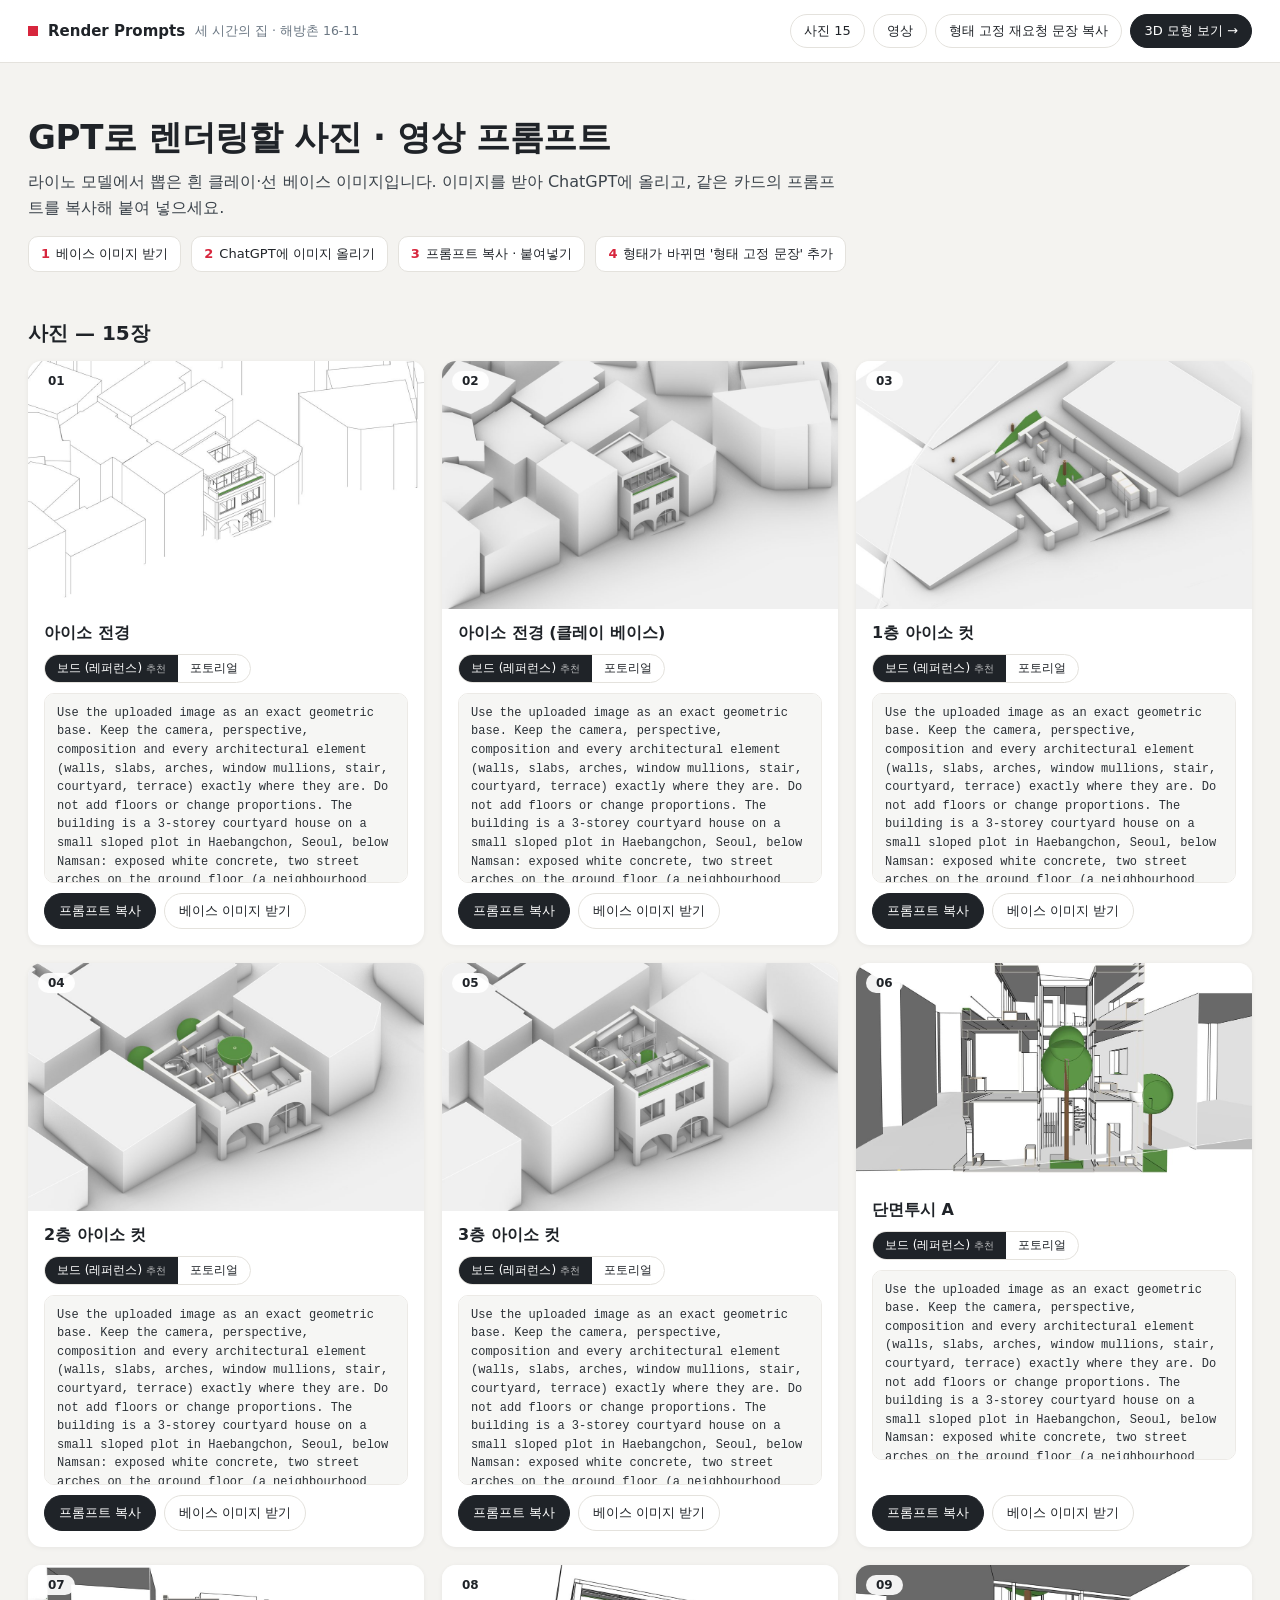
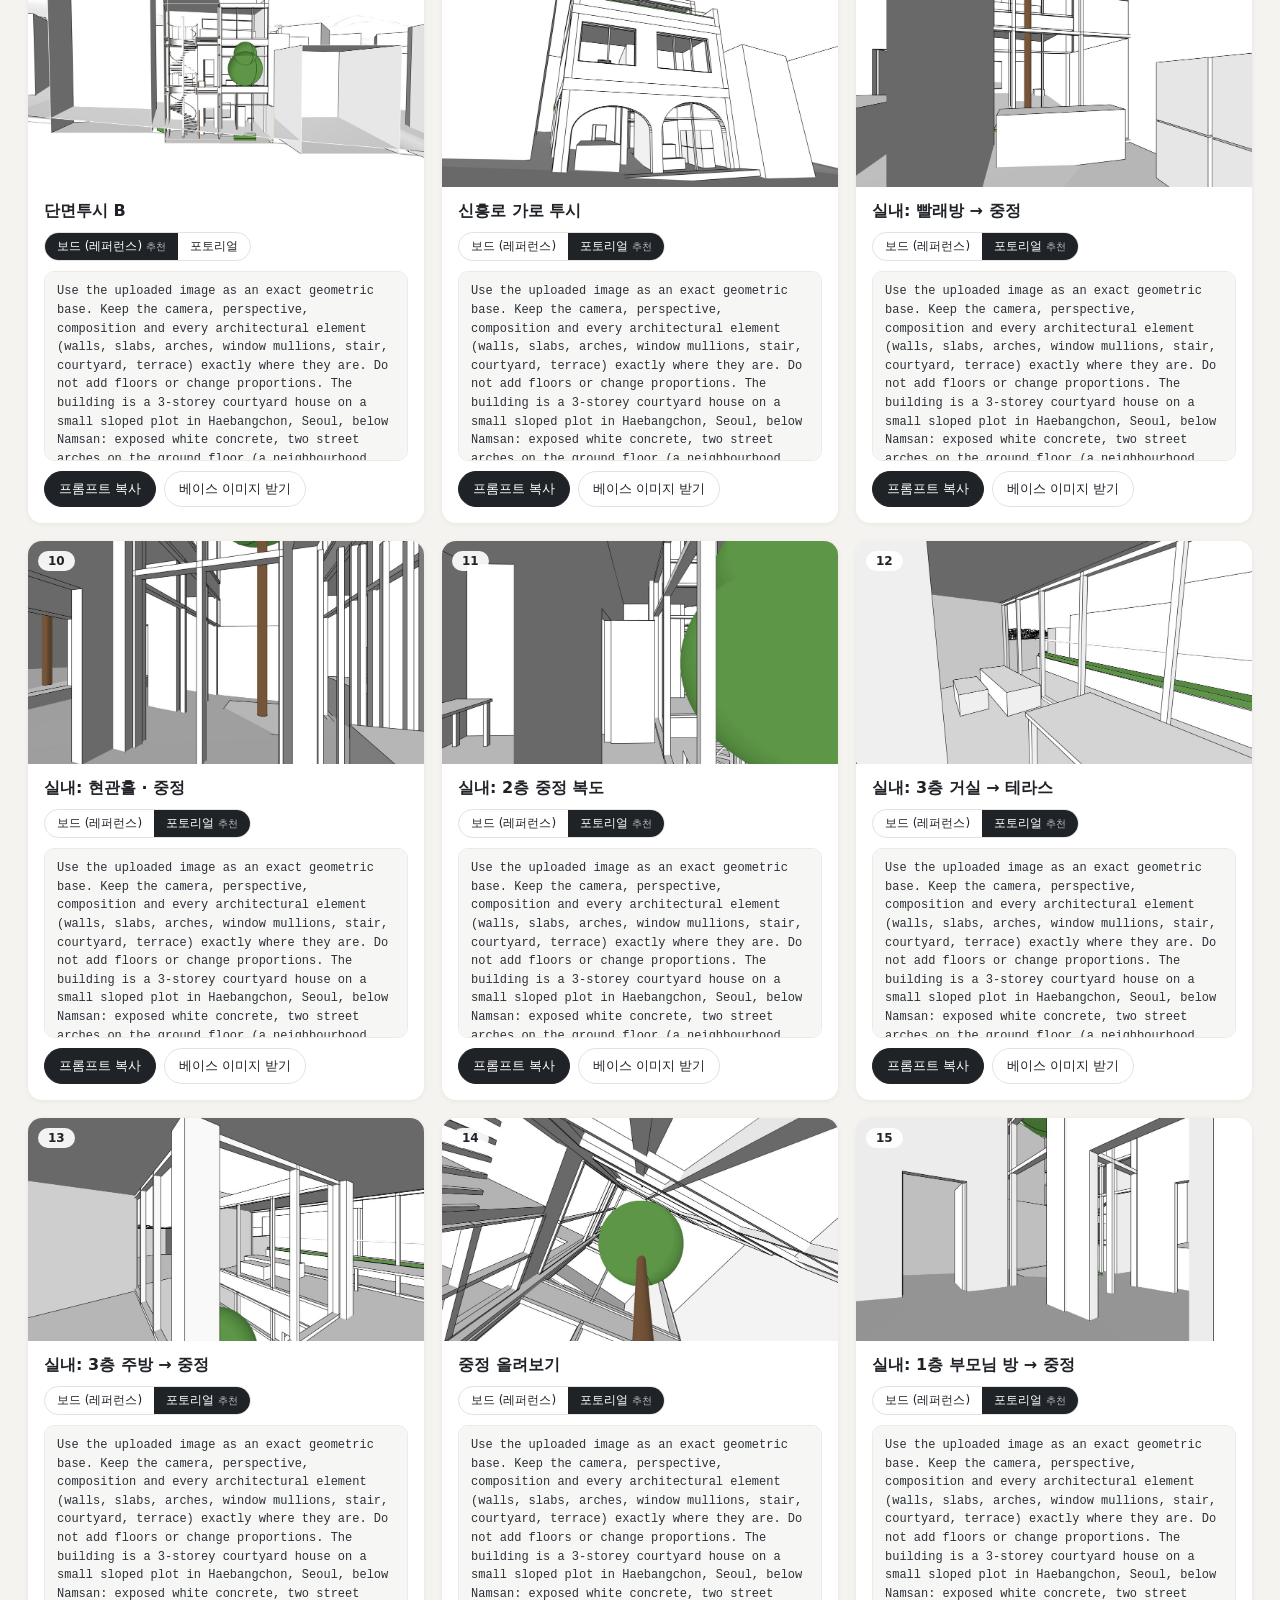
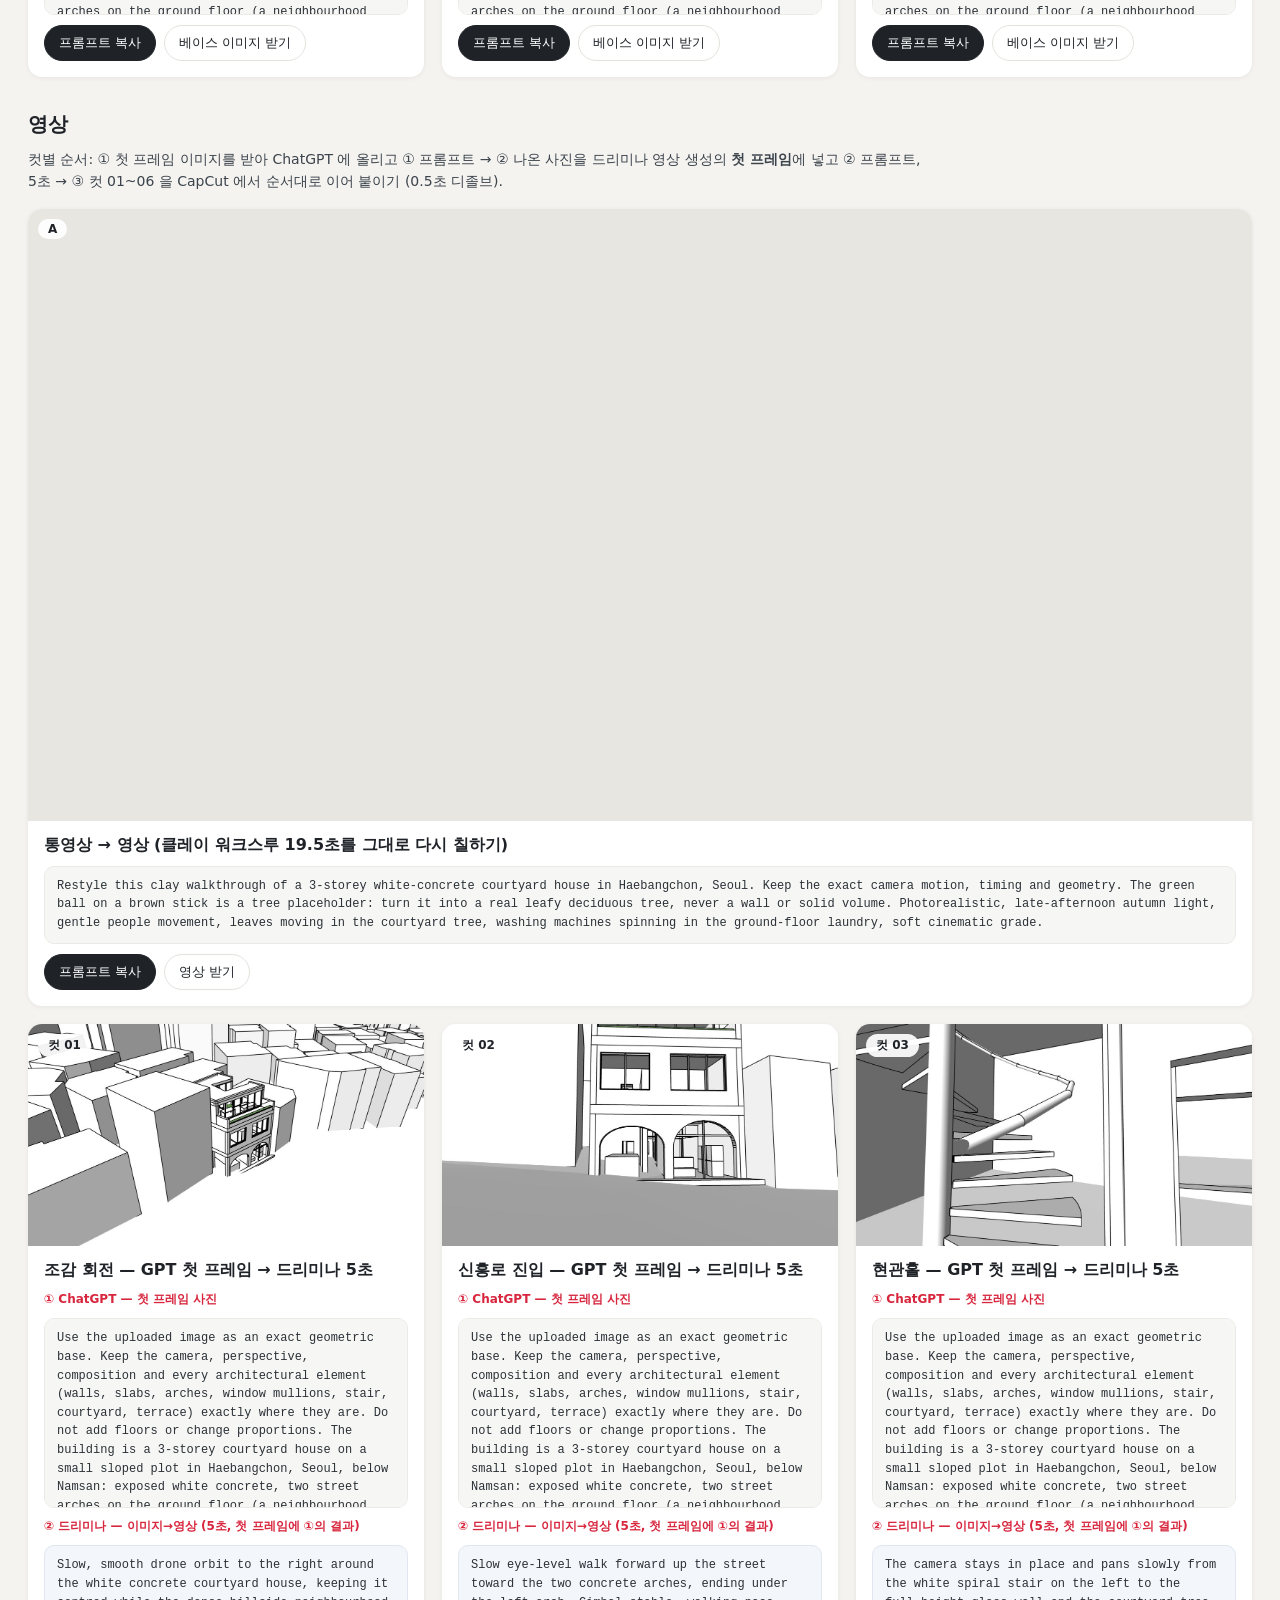
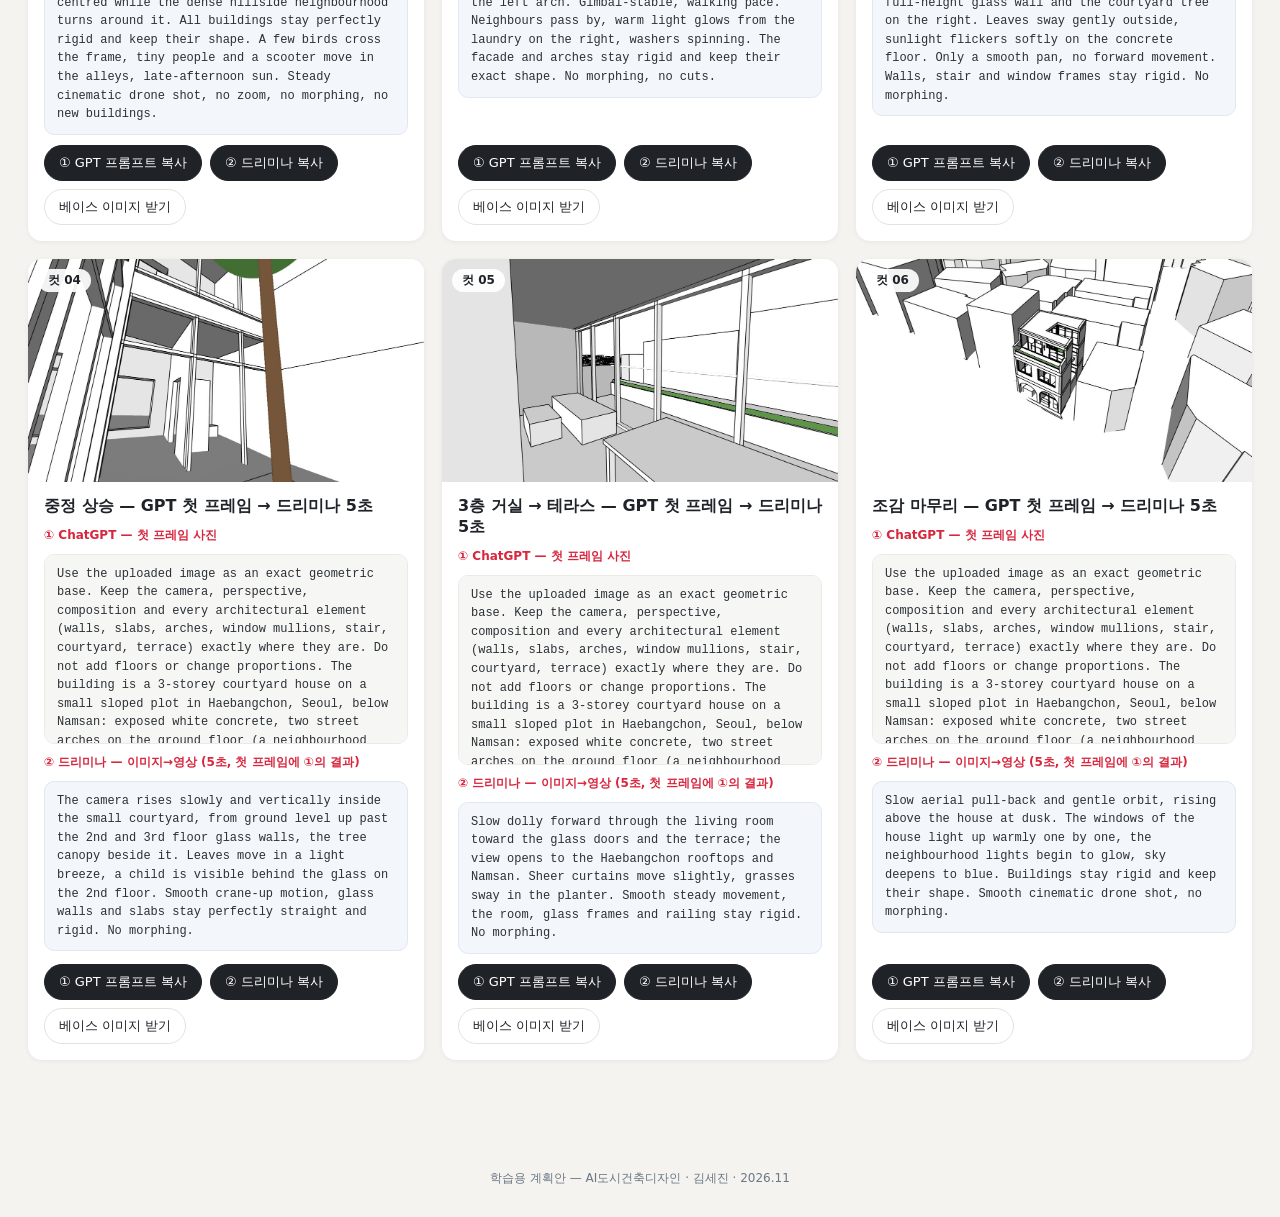
==== commit 6fef68a9: "Rewrite video cut prompts: GPT first-frame + Dreamina image-to-video per cut Co-Authored-By: Claude " ====
--- a/prompts.html
+++ b/prompts.html
@@ -33,9 +33,11 @@
 .btn { all: unset; cursor: pointer; padding: 8px 14px; border-radius: 999px; font-size: 13px; border: 1px solid var(--line); }
 .btn.primary { background: var(--ink); color: #fff; border-color: var(--ink); }
 .btn:focus-visible, .seg button:focus-visible, nav a:focus-visible, .pill:focus-visible { outline: 2px solid var(--red); outline-offset: 2px; }
+.lab { margin: 0; font-size: 12px; font-weight: 600; color: var(--red); } pre.dr { background: #f3f6fb; border-color: #e0e7f1; }
 .wide { grid-column: 1 / -1; } .wide .ph { aspect-ratio: 21/9; }
 .toast { position: fixed; left: 50%; bottom: 24px; transform: translateX(-50%) translateY(20px); opacity: 0; background: var(--ink); color: #fff; padding: 10px 16px; border-radius: 999px; font-size: 13px; transition: .25s; pointer-events: none; }
 .toast.show { opacity: 1; transform: translateX(-50%); }
+.hint { color: #3b434b; font-size: 14px; line-height: 1.6; margin: -4px 0 16px; max-width: 900px; }
 footer { color: var(--mute); font-size: 12px; text-align: center; padding: 30px; }
 @media (max-width: 600px) { .grid { grid-template-columns: 1fr; } header, main { padding-left: 16px; padding-right: 16px; } .hero h1 { font-size: 26px; } }
 </style>
@@ -54,12 +56,13 @@
   <h2 id="photos">사진 — 15장</h2>
   <div class="grid" id="shotGrid"></div>
   <h2 id="video">영상</h2>
+  <p class="hint">컷별 순서: ① 첫 프레임 이미지를 받아 ChatGPT 에 올리고 ① 프롬프트 → ② 나온 사진을 드리미나 영상 생성의 <b>첫 프레임</b>에 넣고 ② 프롬프트, 5초 → ③ 컷 01~06 을 CapCut 에서 순서대로 이어 붙이기 (0.5초 디졸브).</p>
   <div class="grid" id="videoGrid"></div>
 </main>
 <footer>학습용 계획안 — AI도시건축디자인 · 김세진 · 2026.11</footer>
 <div class="toast" id="toast" role="status" aria-live="polite"></div>
 <script>
-const DATA = {"fix": "Use the uploaded image as an exact geometric base. Keep the camera, perspective, composition and every architectural element (walls, slabs, arches, window mullions, stair, courtyard, terrace) exactly where they are. Do not add floors or change proportions. The building is a 3-storey courtyard house on a small sloped plot in Haebangchon, Seoul, below Namsan: exposed white concrete, two street arches on the ground floor (a neighbourhood self-laundry and a parking pilotis), a small open-to-sky courtyard with one tree, a 3rd-floor front terrace with planters. Window frames are drawn without glass: fill every frame with clear glass. TREES: every GREEN ball on a thin BROWN stick in the image is a TREE placeholder (one in the courtyard, two in the back garden). Render each one as a real living deciduous tree (e.g. a Korean zelkova or Japanese maple) with an irregular, airy leaf canopy and branches, about the same size and position. They are NOT walls, columns, spheres or solid volumes, and must not merge with the building.", "styles": {"board": "Style: architecture competition board drawing. White and pale-grey line drawing on off-white paper, fine black hatch lines, stippled dot texture on ground and roofs, context buildings as light grey outlines, trees as loose hand-sketched canopies with dot shading, the project's cut edges, frames and railings highlighted in deep crimson red (#9E1B1F), tiny sketched people in pale colours, a few birds. Not photorealistic. Crisp, high resolution, 16:9.", "photo": "Style: photorealistic architectural visualisation, late-afternoon autumn sun from the southwest, soft shadows, white board-marked concrete, dark steel window frames, warm interior light, people in everyday Seoul clothing, Haebangchon hillside alley atmosphere, 35 mm lens look, high resolution."}, "shots": [{"no": "01", "title": "아이소 전경", "style": "board", "scene": "Isometric general view of the house within the dense Haebangchon block, seen from above the street. Small caption bottom-left: 'ISOMETRIC — HAEBANGCHON 16-11'. People at the laundry arch and on the street, a delivery scooter, birds above the courtyard.", "png": "01_A1_iso_general_line.png", "jpg": "01_A1_iso_general_line.jpg"}, {"no": "02", "title": "아이소 전경 (클레이 베이스)", "style": "board", "scene": "Same isometric general view. Render the white clay massing as a fine line drawing; keep the neighbourhood buildings very light so the house stands out in crimson accents.", "png": "02_A1_iso_general_clay.png", "jpg": "02_A1_iso_general_clay.jpg"}, {"no": "03", "title": "1층 아이소 컷", "style": "board", "scene": "Cutaway isometric at ground-floor level: the self-laundry with stacked washing machines and a waiting bench, the parking pilotis with one small car, the entrance hall with a spiral stair, the courtyard tree, the parents' bedroom and bathroom at the back. Cut walls filled solid crimson.", "png": "03_A2_iso_cut_1F.png", "jpg": "03_A2_iso_cut_1F.jpg"}, {"no": "04", "title": "2층 아이소 컷", "style": "board", "scene": "Cutaway isometric at the 2nd floor: master bedroom and child's bedroom at the front, a glazed corridor wrapping the courtyard, a small family room, bathroom with washer, second child's room at the back. Cut walls crimson, furniture as light line drawing, a child reading.", "png": "04_A2_iso_cut_2F.png", "jpg": "04_A2_iso_cut_2F.jpg"}, {"no": "05", "title": "3층 아이소 컷", "style": "board", "scene": "Cutaway isometric at the 3rd floor: open living-dining room facing the front terrace, kitchen along the back wall looking into the courtyard, small WC, a family at the dining table. Cut walls crimson.", "png": "05_A2_iso_cut_3F.png", "jpg": "05_A2_iso_cut_3F.jpg"}, {"no": "06", "title": "단면투시 A", "style": "board", "scene": "Sectional perspective through the laundry, the open courtyard and the back rooms. Cut slabs and walls in solid crimson; rooms behind drawn in fine lines with furniture and people (someone folding laundry on the ground floor, a child at a desk on the 2nd floor, a family eating on the 3rd floor). The courtyard tree rises through three storeys. Dashed level lines on the left with small level tags ±0, +3.8, +7.5.", "png": "06_S1_section_persp_A.png", "jpg": "06_S1_section_persp_A.jpg"}, {"no": "07", "title": "단면투시 B", "style": "board", "scene": "Cross-section perspective through the spiral stair, the entrance hall and the courtyard. Crimson cut; afternoon sunlight falling into the courtyard down to the ground floor; neighbours' walls as light outlines.", "png": "07_S2_section_persp_B.png", "jpg": "07_S2_section_persp_B.jpg"}, {"no": "08", "title": "신흥로 가로 투시", "style": "photo", "scene": "Eye-level street view from across Sinheung-ro: the two concrete arches lit warmly from inside, neighbours chatting at the laundry, a small car parked under the left arch, hillside alley houses around, early evening.", "png": "08_E1_street_eye.png", "jpg": "08_E1_street_eye.jpg"}, {"no": "09", "title": "실내: 빨래방 → 중정", "style": "photo", "scene": "Interior of the small neighbourhood self-laundry: stacked white washers and dryers on the right, a timber counter, a view through the glass wall into the green courtyard, an elderly neighbour waiting, warm afternoon light.", "png": "09_I1_laundromat_to_court.png", "jpg": "09_I1_laundromat_to_court.jpg"}, {"no": "10", "title": "실내: 현관홀 · 중정", "style": "photo", "scene": "Entrance hall: a steel lattice screen and full-height glass toward the courtyard tree, the edge of a white spiral stair, polished concrete floor, a low bench with shoes.", "png": "10_I2_hall_court_stair.png", "jpg": "10_I2_hall_court_stair.jpg"}, {"no": "11", "title": "실내: 2층 중정 복도", "style": "photo", "scene": "Narrow corridor on the 2nd floor with full-height glazing to the courtyard on one side and bedroom doors on the other, children's drawings on the wall, soft daylight from the courtyard.", "png": "11_I3_2F_gallery_corridor.png", "jpg": "11_I3_2F_gallery_corridor.jpg"}, {"no": "12", "title": "실내: 3층 거실 → 테라스", "style": "photo", "scene": "3rd-floor living-dining room opening to the front terrace through glass sliding doors; oak dining table, linen sofa, planters outside and the Haebangchon roofscape and Namsan beyond.", "png": "12_I4_3F_living_terrace.png", "jpg": "12_I4_3F_living_terrace.jpg"}, {"no": "13", "title": "실내: 3층 주방 → 중정", "style": "photo", "scene": "Kitchen along the back wall with a long counter and a window band above, looking across into the open courtyard; a family cooking together, evening light.", "png": "13_I5_3F_kitchen_court.png", "jpg": "13_I5_3F_kitchen_court.jpg"}, {"no": "14", "title": "중정 올려보기", "style": "photo", "scene": "Worm's-eye view from the courtyard floor up through three storeys of glass and concrete to a square of blue sky, the tree canopy in the middle, leaves catching the sun.", "png": "14_I6_court_lookup.png", "jpg": "14_I6_court_lookup.jpg"}, {"no": "15", "title": "실내: 1층 부모님 방 → 중정", "style": "photo", "scene": "Ground-floor bedroom for elderly parents: a single bed with light bedding, a door to the hall, full glass toward the courtyard tree, calm morning light.", "png": "15_I7_1F_room_court.png", "jpg": "15_I7_1F_room_court.jpg"}], "cuts": [{"no": "01", "title": "조감 회전", "move": "Slow aerial orbit around the house from the street side, the dense hillside neighbourhood around it, birds crossing.", "png": "cut01_s0_0000.png", "jpg": "cut01_s0_0000.jpg"}, {"no": "02", "title": "신흥로 진입", "move": "Walking forward along Sinheung-ro toward the two arches, neighbours passing, warm light inside the laundry.", "png": "cut02_s1_0000.png", "jpg": "cut02_s1_0000.jpg"}, {"no": "03", "title": "현관홀", "move": "Standing in the entrance hall, the camera pans from the spiral stair to the glass wall and the courtyard tree.", "png": "cut03_s2_0000.png", "jpg": "cut03_s2_0000.jpg"}, {"no": "04", "title": "중정 상승", "move": "The camera rises slowly inside the open courtyard past three storeys of glass, leaves moving in the breeze.", "png": "cut04_s3_0000.png", "jpg": "cut04_s3_0000.jpg"}, {"no": "05", "title": "3층 거실 → 테라스", "move": "Moving through the 3rd-floor living room toward the terrace, the view opens to the Haebangchon rooftops and Namsan.", "png": "cut05_s4_0000.png", "jpg": "cut05_s4_0000.jpg"}, {"no": "06", "title": "조감 마무리", "move": "Aerial pull-away around the house at dusk, windows lighting up one by one.", "png": "cut06_s5_0000.png", "jpg": "cut06_s5_0000.jpg"}], "videoA": "Restyle this clay walkthrough of a 3-storey white-concrete courtyard house in Haebangchon, Seoul. Keep the exact camera motion, timing and geometry. The green ball on a brown stick is a tree placeholder: turn it into a real leafy deciduous tree, never a wall or solid volume. Photorealistic, late-afternoon autumn light, gentle people movement, leaves moving in the courtyard tree, washing machines spinning in the ground-floor laundry, soft cinematic grade.", "keep": "Keep every wall, window and arch exactly where it is in the uploaded image. Only change materials, light, people and drawing style. The green balls on brown sticks are trees: draw them as real leafy trees, not walls."};
+const DATA = {"fix": "Use the uploaded image as an exact geometric base. Keep the camera, perspective, composition and every architectural element (walls, slabs, arches, window mullions, stair, courtyard, terrace) exactly where they are. Do not add floors or change proportions. The building is a 3-storey courtyard house on a small sloped plot in Haebangchon, Seoul, below Namsan: exposed white concrete, two street arches on the ground floor (a neighbourhood self-laundry and a parking pilotis), a small open-to-sky courtyard with one tree, a 3rd-floor front terrace with planters. Window frames are drawn without glass: fill every frame with clear glass. TREES: every GREEN ball on a thin BROWN stick in the image is a TREE placeholder (one in the courtyard, two in the back garden). Render each one as a real living deciduous tree (e.g. a Korean zelkova or Japanese maple) with an irregular, airy leaf canopy and branches, about the same size and position. They are NOT walls, columns, spheres or solid volumes, and must not merge with the building.", "styles": {"board": "Style: architecture competition board drawing. White and pale-grey line drawing on off-white paper, fine black hatch lines, stippled dot texture on ground and roofs, context buildings as light grey outlines, trees as loose hand-sketched canopies with dot shading, the project's cut edges, frames and railings highlighted in deep crimson red (#9E1B1F), tiny sketched people in pale colours, a few birds. Not photorealistic. Crisp, high resolution, 16:9.", "photo": "Style: photorealistic architectural visualisation, late-afternoon autumn sun from the southwest, soft shadows, white board-marked concrete, dark steel window frames, warm interior light, people in everyday Seoul clothing, Haebangchon hillside alley atmosphere, 35 mm lens look, high resolution."}, "shots": [{"no": "01", "title": "아이소 전경", "style": "board", "scene": "Isometric general view of the house within the dense Haebangchon block, seen from above the street. Small caption bottom-left: 'ISOMETRIC — HAEBANGCHON 16-11'. People at the laundry arch and on the street, a delivery scooter, birds above the courtyard.", "png": "01_A1_iso_general_line.png", "jpg": "01_A1_iso_general_line.jpg"}, {"no": "02", "title": "아이소 전경 (클레이 베이스)", "style": "board", "scene": "Same isometric general view. Render the white clay massing as a fine line drawing; keep the neighbourhood buildings very light so the house stands out in crimson accents.", "png": "02_A1_iso_general_clay.png", "jpg": "02_A1_iso_general_clay.jpg"}, {"no": "03", "title": "1층 아이소 컷", "style": "board", "scene": "Cutaway isometric at ground-floor level: the self-laundry with stacked washing machines and a waiting bench, the parking pilotis with one small car, the entrance hall with a spiral stair, the courtyard tree, the parents' bedroom and bathroom at the back. Cut walls filled solid crimson.", "png": "03_A2_iso_cut_1F.png", "jpg": "03_A2_iso_cut_1F.jpg"}, {"no": "04", "title": "2층 아이소 컷", "style": "board", "scene": "Cutaway isometric at the 2nd floor: master bedroom and child's bedroom at the front, a glazed corridor wrapping the courtyard, a small family room, bathroom with washer, second child's room at the back. Cut walls crimson, furniture as light line drawing, a child reading.", "png": "04_A2_iso_cut_2F.png", "jpg": "04_A2_iso_cut_2F.jpg"}, {"no": "05", "title": "3층 아이소 컷", "style": "board", "scene": "Cutaway isometric at the 3rd floor: open living-dining room facing the front terrace, kitchen along the back wall looking into the courtyard, small WC, a family at the dining table. Cut walls crimson.", "png": "05_A2_iso_cut_3F.png", "jpg": "05_A2_iso_cut_3F.jpg"}, {"no": "06", "title": "단면투시 A", "style": "board", "scene": "Sectional perspective through the laundry, the open courtyard and the back rooms. Cut slabs and walls in solid crimson; rooms behind drawn in fine lines with furniture and people (someone folding laundry on the ground floor, a child at a desk on the 2nd floor, a family eating on the 3rd floor). The courtyard tree rises through three storeys. Dashed level lines on the left with small level tags ±0, +3.8, +7.5.", "png": "06_S1_section_persp_A.png", "jpg": "06_S1_section_persp_A.jpg"}, {"no": "07", "title": "단면투시 B", "style": "board", "scene": "Cross-section perspective through the spiral stair, the entrance hall and the courtyard. Crimson cut; afternoon sunlight falling into the courtyard down to the ground floor; neighbours' walls as light outlines.", "png": "07_S2_section_persp_B.png", "jpg": "07_S2_section_persp_B.jpg"}, {"no": "08", "title": "신흥로 가로 투시", "style": "photo", "scene": "Eye-level street view from across Sinheung-ro: the two concrete arches lit warmly from inside, neighbours chatting at the laundry, a small car parked under the left arch, hillside alley houses around, early evening.", "png": "08_E1_street_eye.png", "jpg": "08_E1_street_eye.jpg"}, {"no": "09", "title": "실내: 빨래방 → 중정", "style": "photo", "scene": "Interior of the small neighbourhood self-laundry: stacked white washers and dryers on the right, a timber counter, a view through the glass wall into the green courtyard, an elderly neighbour waiting, warm afternoon light.", "png": "09_I1_laundromat_to_court.png", "jpg": "09_I1_laundromat_to_court.jpg"}, {"no": "10", "title": "실내: 현관홀 · 중정", "style": "photo", "scene": "Entrance hall: a steel lattice screen and full-height glass toward the courtyard tree, the edge of a white spiral stair, polished concrete floor, a low bench with shoes.", "png": "10_I2_hall_court_stair.png", "jpg": "10_I2_hall_court_stair.jpg"}, {"no": "11", "title": "실내: 2층 중정 복도", "style": "photo", "scene": "Narrow corridor on the 2nd floor with full-height glazing to the courtyard on one side and bedroom doors on the other, children's drawings on the wall, soft daylight from the courtyard.", "png": "11_I3_2F_gallery_corridor.png", "jpg": "11_I3_2F_gallery_corridor.jpg"}, {"no": "12", "title": "실내: 3층 거실 → 테라스", "style": "photo", "scene": "3rd-floor living-dining room opening to the front terrace through glass sliding doors; oak dining table, linen sofa, planters outside and the Haebangchon roofscape and Namsan beyond.", "png": "12_I4_3F_living_terrace.png", "jpg": "12_I4_3F_living_terrace.jpg"}, {"no": "13", "title": "실내: 3층 주방 → 중정", "style": "photo", "scene": "Kitchen along the back wall with a long counter and a window band above, looking across into the open courtyard; a family cooking together, evening light.", "png": "13_I5_3F_kitchen_court.png", "jpg": "13_I5_3F_kitchen_court.jpg"}, {"no": "14", "title": "중정 올려보기", "style": "photo", "scene": "Worm's-eye view from the courtyard floor up through three storeys of glass and concrete to a square of blue sky, the tree canopy in the middle, leaves catching the sun.", "png": "14_I6_court_lookup.png", "jpg": "14_I6_court_lookup.jpg"}, {"no": "15", "title": "실내: 1층 부모님 방 → 중정", "style": "photo", "scene": "Ground-floor bedroom for elderly parents: a single bed with light bedding, a door to the hall, full glass toward the courtyard tree, calm morning light.", "png": "15_I7_1F_room_court.png", "jpg": "15_I7_1F_room_court.jpg"}], "cuts": [{"no": "01", "title": "조감 회전", "gpt": "Use the uploaded image as an exact geometric base. Keep the camera, perspective, composition and every architectural element (walls, slabs, arches, window mullions, stair, courtyard, terrace) exactly where they are. Do not add floors or change proportions. The building is a 3-storey courtyard house on a small sloped plot in Haebangchon, Seoul, below Namsan: exposed white concrete, two street arches on the ground floor (a neighbourhood self-laundry and a parking pilotis), a small open-to-sky courtyard with one tree, a 3rd-floor front terrace with planters. Window frames are drawn without glass: fill every frame with clear glass. TREES: every GREEN ball on a thin BROWN stick in the image is a TREE placeholder (one in the courtyard, two in the back garden). Render each one as a real living deciduous tree (e.g. a Korean zelkova or Japanese maple) with an irregular, airy leaf canopy and branches, about the same size and position. They are NOT walls, columns, spheres or solid volumes, and must not merge with the building.\n\nDrone view from above the street side, looking down at the 3-storey white concrete house (roof terrace, glass 3rd floor, two ground-floor arches) squeezed between dense low-rise houses on the Haebangchon hillside. Keep every neighbouring building exactly where its grey box is, but give them real Seoul facades: red brick, beige tile, rooftop water tanks, small rooftop gardens, laundry lines. Narrow sloping alleys, late-afternoon sun from the southwest, long soft shadows.\n\nStyle: photorealistic architectural visualisation, late-afternoon autumn sun from the southwest, soft shadows, white board-marked concrete, dark steel window frames, warm interior light, people in everyday Seoul clothing, Haebangchon hillside alley atmosphere, 35 mm lens look, high resolution.\n\nThis is the first frame of a video: crisp, no motion blur, 16:9, no text.", "dream": "Slow, smooth drone orbit to the right around the white concrete courtyard house, keeping it centred while the dense hillside neighbourhood turns around it. All buildings stay perfectly rigid and keep their shape. A few birds cross the frame, tiny people and a scooter move in the alleys, late-afternoon sun. Steady cinematic drone shot, no zoom, no morphing, no new buildings.", "png": "cut01_s0_0000.png", "jpg": "cut01_s0_0000.jpg"}, {"no": "02", "title": "신흥로 진입", "gpt": "Use the uploaded image as an exact geometric base. Keep the camera, perspective, composition and every architectural element (walls, slabs, arches, window mullions, stair, courtyard, terrace) exactly where they are. Do not add floors or change proportions. The building is a 3-storey courtyard house on a small sloped plot in Haebangchon, Seoul, below Namsan: exposed white concrete, two street arches on the ground floor (a neighbourhood self-laundry and a parking pilotis), a small open-to-sky courtyard with one tree, a 3rd-floor front terrace with planters. Window frames are drawn without glass: fill every frame with clear glass. TREES: every GREEN ball on a thin BROWN stick in the image is a TREE placeholder (one in the courtyard, two in the back garden). Render each one as a real living deciduous tree (e.g. a Korean zelkova or Japanese maple) with an irregular, airy leaf canopy and branches, about the same size and position. They are NOT walls, columns, spheres or solid volumes, and must not merge with the building.\n\nEye-level street view facing the front facade from the sloping street: two board-marked concrete arches on the ground floor - the left arch an open parking pilotis, the right arch a small neighbourhood self-laundry with stacked white washers glowing warm inside; dark steel 2nd-floor windows above and the 3rd-floor terrace railing with plants on top. Asphalt street, neighbouring walls, a delivery scooter, two neighbours chatting, early evening with warm interior light.\n\nStyle: photorealistic architectural visualisation, late-afternoon autumn sun from the southwest, soft shadows, white board-marked concrete, dark steel window frames, warm interior light, people in everyday Seoul clothing, Haebangchon hillside alley atmosphere, 35 mm lens look, high resolution.\n\nThis is the first frame of a video: crisp, no motion blur, 16:9, no text.", "dream": "Slow eye-level walk forward up the street toward the two concrete arches, ending under the left arch. Gimbal-stable, walking pace. Neighbours pass by, warm light glows from the laundry on the right, washers spinning. The facade and arches stay rigid and keep their exact shape. No morphing, no cuts.", "png": "cut02_s1_0000.png", "jpg": "cut02_s1_0000.jpg"}, {"no": "03", "title": "현관홀", "gpt": "Use the uploaded image as an exact geometric base. Keep the camera, perspective, composition and every architectural element (walls, slabs, arches, window mullions, stair, courtyard, terrace) exactly where they are. Do not add floors or change proportions. The building is a 3-storey courtyard house on a small sloped plot in Haebangchon, Seoul, below Namsan: exposed white concrete, two street arches on the ground floor (a neighbourhood self-laundry and a parking pilotis), a small open-to-sky courtyard with one tree, a 3rd-floor front terrace with planters. Window frames are drawn without glass: fill every frame with clear glass. TREES: every GREEN ball on a thin BROWN stick in the image is a TREE placeholder (one in the courtyard, two in the back garden). Render each one as a real living deciduous tree (e.g. a Korean zelkova or Japanese maple) with an irregular, airy leaf canopy and branches, about the same size and position. They are NOT walls, columns, spheres or solid volumes, and must not merge with the building.\n\nInside the small entrance hall at eye level: a white steel spiral stair in the foreground, polished concrete floor, a white wall, and on the right a full-height glass wall with thin dark frames looking into the green courtyard and its tree. Soft natural daylight, quiet and calm, a pair of shoes by a low bench.\n\nStyle: photorealistic architectural visualisation, late-afternoon autumn sun from the southwest, soft shadows, white board-marked concrete, dark steel window frames, warm interior light, people in everyday Seoul clothing, Haebangchon hillside alley atmosphere, 35 mm lens look, high resolution.\n\nThis is the first frame of a video: crisp, no motion blur, 16:9, no text.", "dream": "The camera stays in place and pans slowly from the white spiral stair on the left to the full-height glass wall and the courtyard tree on the right. Leaves sway gently outside, sunlight flickers softly on the concrete floor. Only a smooth pan, no forward movement. Walls, stair and window frames stay rigid. No morphing.", "png": "cut03_s2_0000.png", "jpg": "cut03_s2_0000.jpg"}, {"no": "04", "title": "중정 상승", "gpt": "Use the uploaded image as an exact geometric base. Keep the camera, perspective, composition and every architectural element (walls, slabs, arches, window mullions, stair, courtyard, terrace) exactly where they are. Do not add floors or change proportions. The building is a 3-storey courtyard house on a small sloped plot in Haebangchon, Seoul, below Namsan: exposed white concrete, two street arches on the ground floor (a neighbourhood self-laundry and a parking pilotis), a small open-to-sky courtyard with one tree, a 3rd-floor front terrace with planters. Window frames are drawn without glass: fill every frame with clear glass. TREES: every GREEN ball on a thin BROWN stick in the image is a TREE placeholder (one in the courtyard, two in the back garden). Render each one as a real living deciduous tree (e.g. a Korean zelkova or Japanese maple) with an irregular, airy leaf canopy and branches, about the same size and position. They are NOT walls, columns, spheres or solid volumes, and must not merge with the building.\n\nStanding at the bottom of the small open-to-sky courtyard: a slender real zelkova tree (replace the green ball on a brown stick) rising from a planting bed, surrounded on all sides by three storeys of clear glass walls with thin dark frames and white concrete slab edges, rooms visible behind the glass, blue sky square above, sunlight on the upper floors.\n\nStyle: photorealistic architectural visualisation, late-afternoon autumn sun from the southwest, soft shadows, white board-marked concrete, dark steel window frames, warm interior light, people in everyday Seoul clothing, Haebangchon hillside alley atmosphere, 35 mm lens look, high resolution.\n\nThis is the first frame of a video: crisp, no motion blur, 16:9, no text.", "dream": "The camera rises slowly and vertically inside the small courtyard, from ground level up past the 2nd and 3rd floor glass walls, the tree canopy beside it. Leaves move in a light breeze, a child is visible behind the glass on the 2nd floor. Smooth crane-up motion, glass walls and slabs stay perfectly straight and rigid. No morphing.", "png": "cut04_s3_0000.png", "jpg": "cut04_s3_0000.jpg"}, {"no": "05", "title": "3층 거실 → 테라스", "gpt": "Use the uploaded image as an exact geometric base. Keep the camera, perspective, composition and every architectural element (walls, slabs, arches, window mullions, stair, courtyard, terrace) exactly where they are. Do not add floors or change proportions. The building is a 3-storey courtyard house on a small sloped plot in Haebangchon, Seoul, below Namsan: exposed white concrete, two street arches on the ground floor (a neighbourhood self-laundry and a parking pilotis), a small open-to-sky courtyard with one tree, a 3rd-floor front terrace with planters. Window frames are drawn without glass: fill every frame with clear glass. TREES: every GREEN ball on a thin BROWN stick in the image is a TREE placeholder (one in the courtyard, two in the back garden). Render each one as a real living deciduous tree (e.g. a Korean zelkova or Japanese maple) with an irregular, airy leaf canopy and branches, about the same size and position. They are NOT walls, columns, spheres or solid volumes, and must not merge with the building.\n\n3rd-floor living-dining room: an oak dining table in the foreground, a low linen sofa, full-width clear glass sliding doors to the front terrace, a long planter of grasses along the terrace railing, neighbouring rooftops and Namsan green hills beyond, warm interior light and late-afternoon sun.\n\nStyle: photorealistic architectural visualisation, late-afternoon autumn sun from the southwest, soft shadows, white board-marked concrete, dark steel window frames, warm interior light, people in everyday Seoul clothing, Haebangchon hillside alley atmosphere, 35 mm lens look, high resolution.\n\nThis is the first frame of a video: crisp, no motion blur, 16:9, no text.", "dream": "Slow dolly forward through the living room toward the glass doors and the terrace; the view opens to the Haebangchon rooftops and Namsan. Sheer curtains move slightly, grasses sway in the planter. Smooth steady movement, the room, glass frames and railing stay rigid. No morphing.", "png": "cut05_s4_0000.png", "jpg": "cut05_s4_0000.jpg"}, {"no": "06", "title": "조감 마무리", "gpt": "Use the uploaded image as an exact geometric base. Keep the camera, perspective, composition and every architectural element (walls, slabs, arches, window mullions, stair, courtyard, terrace) exactly where they are. Do not add floors or change proportions. The building is a 3-storey courtyard house on a small sloped plot in Haebangchon, Seoul, below Namsan: exposed white concrete, two street arches on the ground floor (a neighbourhood self-laundry and a parking pilotis), a small open-to-sky courtyard with one tree, a 3rd-floor front terrace with planters. Window frames are drawn without glass: fill every frame with clear glass. TREES: every GREEN ball on a thin BROWN stick in the image is a TREE placeholder (one in the courtyard, two in the back garden). Render each one as a real living deciduous tree (e.g. a Korean zelkova or Japanese maple) with an irregular, airy leaf canopy and branches, about the same size and position. They are NOT walls, columns, spheres or solid volumes, and must not merge with the building.\n\nHigh aerial view of the white courtyard house among the dense rooftops of Haebangchon at early dusk: blue-orange sky, first warm lights in neighbouring windows, the green courtyard tree visible from above, glowing glass 3rd floor. Keep every neighbouring building where its grey box is, with real Seoul facades and rooftops.\n\nStyle: photorealistic architectural visualisation, late-afternoon autumn sun from the southwest, soft shadows, white board-marked concrete, dark steel window frames, warm interior light, people in everyday Seoul clothing, Haebangchon hillside alley atmosphere, 35 mm lens look, high resolution.\n\nThis is the first frame of a video: crisp, no motion blur, 16:9, no text.", "dream": "Slow aerial pull-back and gentle orbit, rising above the house at dusk. The windows of the house light up warmly one by one, the neighbourhood lights begin to glow, sky deepens to blue. Buildings stay rigid and keep their shape. Smooth cinematic drone shot, no morphing.", "png": "cut06_s5_0000.png", "jpg": "cut06_s5_0000.jpg"}], "videoA": "Restyle this clay walkthrough of a 3-storey white-concrete courtyard house in Haebangchon, Seoul. Keep the exact camera motion, timing and geometry. The green ball on a brown stick is a tree placeholder: turn it into a real leafy deciduous tree, never a wall or solid volume. Photorealistic, late-afternoon autumn light, gentle people movement, leaves moving in the courtyard tree, washing machines spinning in the ground-floor laundry, soft cinematic grade.", "keep": "Keep every wall, window and arch exactly where it is in the uploaded image. Only change materials, light, people and drawing style. The green balls on brown sticks are trees: draw them as real leafy trees, not walls."};
 const STY = { board: "보드 (레퍼런스)", photo: "포토리얼" };
 const esc = (s) => s.replace(/[&<>]/g, (c) => ({ "&": "&amp;", "<": "&lt;", ">": "&gt;" })[c]);
 const toast = (t) => { const el = document.getElementById("toast"); el.textContent = t; el.classList.add("show"); clearTimeout(toast.t); toast.t = setTimeout(() => el.classList.remove("show"), 1600); };
@@ -69,26 +72,28 @@
   toast(label + " 복사됨");
 }
 const shotPrompt = (s, sty) => [DATA.fix, s.scene, DATA.styles[sty]].join("\n\n");
-const cutPrompt = (c, sty) => [DATA.fix, DATA.styles[sty], `Animate for 4 seconds: ${c.move} Smooth, steady camera, no cuts.`].join("\n\n");
 
-function card({ no, title, jpg, png, rec, build, wide, video }) {
+function card({ no, title, jpg, png, rec, build, wide, video, dream }) {
   const el = document.createElement("article"); el.className = "card" + (wide ? " wide" : "");
   const media = video ? `<video src="assets/walkthrough_clay.mp4" muted loop autoplay playsinline></video>` : `<img src="prompts/${jpg}" alt="${esc(title)} 베이스" loading="lazy">`;
   el.innerHTML = `<div class="ph">${media}<span class="no">${no}</span></div><div class="body"><h3>${esc(title)}</h3>
     ${rec ? `<div class="seg" role="group" aria-label="스타일">${Object.keys(STY).map((k) => `<button data-s="${k}" class="${k === rec ? "on" : ""}">${STY[k]}${k === rec ? " <small>추천</small>" : ""}</button>`).join("")}</div>` : ""}
-    <pre></pre><div class="btns"><button class="btn primary" data-copy>프롬프트 복사</button>
+    ${dream ? `<p class="lab">① ChatGPT — 첫 프레임 사진</p>` : ""}<pre></pre>
+    ${dream ? `<p class="lab">② 드리미나 — 이미지→영상 (5초, 첫 프레임에 ①의 결과)</p><pre class="dr">${esc(dream)}</pre>` : ""}
+    <div class="btns"><button class="btn primary" data-copy>${dream ? "① GPT 프롬프트 복사" : "프롬프트 복사"}</button>${dream ? `<button class="btn primary" data-copy2>② 드리미나 복사</button>` : ""}
     ${video ? `<a class="btn" href="assets/walkthrough_clay.mp4" download>영상 받기</a>` : `<a class="btn" href="prompts/${png}" download>베이스 이미지 받기</a>`}</div></div>`;
   let sty = rec;
   const pre = el.querySelector("pre"), render = () => (pre.textContent = build(sty));
   el.querySelectorAll(".seg button").forEach((b) => b.addEventListener("click", () => { sty = b.dataset.s; el.querySelectorAll(".seg button").forEach((x) => x.classList.toggle("on", x === b)); render(); }));
   el.querySelector("[data-copy]").addEventListener("click", () => copy(pre.textContent, `${no} 프롬프트`));
+  if (dream) el.querySelector("[data-copy2]").addEventListener("click", () => copy(dream, `${no} 드리미나 프롬프트`));
   render(); return el;
 }
 const sg = document.getElementById("shotGrid");
 DATA.shots.forEach((s) => sg.appendChild(card({ no: s.no, title: s.title, jpg: s.jpg, png: s.png, rec: s.style, build: (st) => shotPrompt(s, st) })));
 const vg = document.getElementById("videoGrid");
 vg.appendChild(card({ no: "A", title: "통영상 → 영상 (클레이 워크스루 19.5초를 그대로 다시 칠하기)", wide: true, video: true, build: () => DATA.videoA }));
-DATA.cuts.forEach((c) => vg.appendChild(card({ no: "컷 " + c.no, title: `${c.title} — 첫 프레임 렌더 → 이미지→영상 4초`, jpg: c.jpg, png: c.png, rec: "photo", build: (st) => cutPrompt(c, st) })));
+DATA.cuts.forEach((c) => vg.appendChild(card({ no: "컷 " + c.no, title: `${c.title} — GPT 첫 프레임 → 드리미나 5초`, jpg: c.jpg, png: c.png, build: () => c.gpt, dream: c.dream })));
 document.getElementById("copyKeep").addEventListener("click", () => copy(DATA.keep, "형태 고정 문장"));
 </script>
 </body>
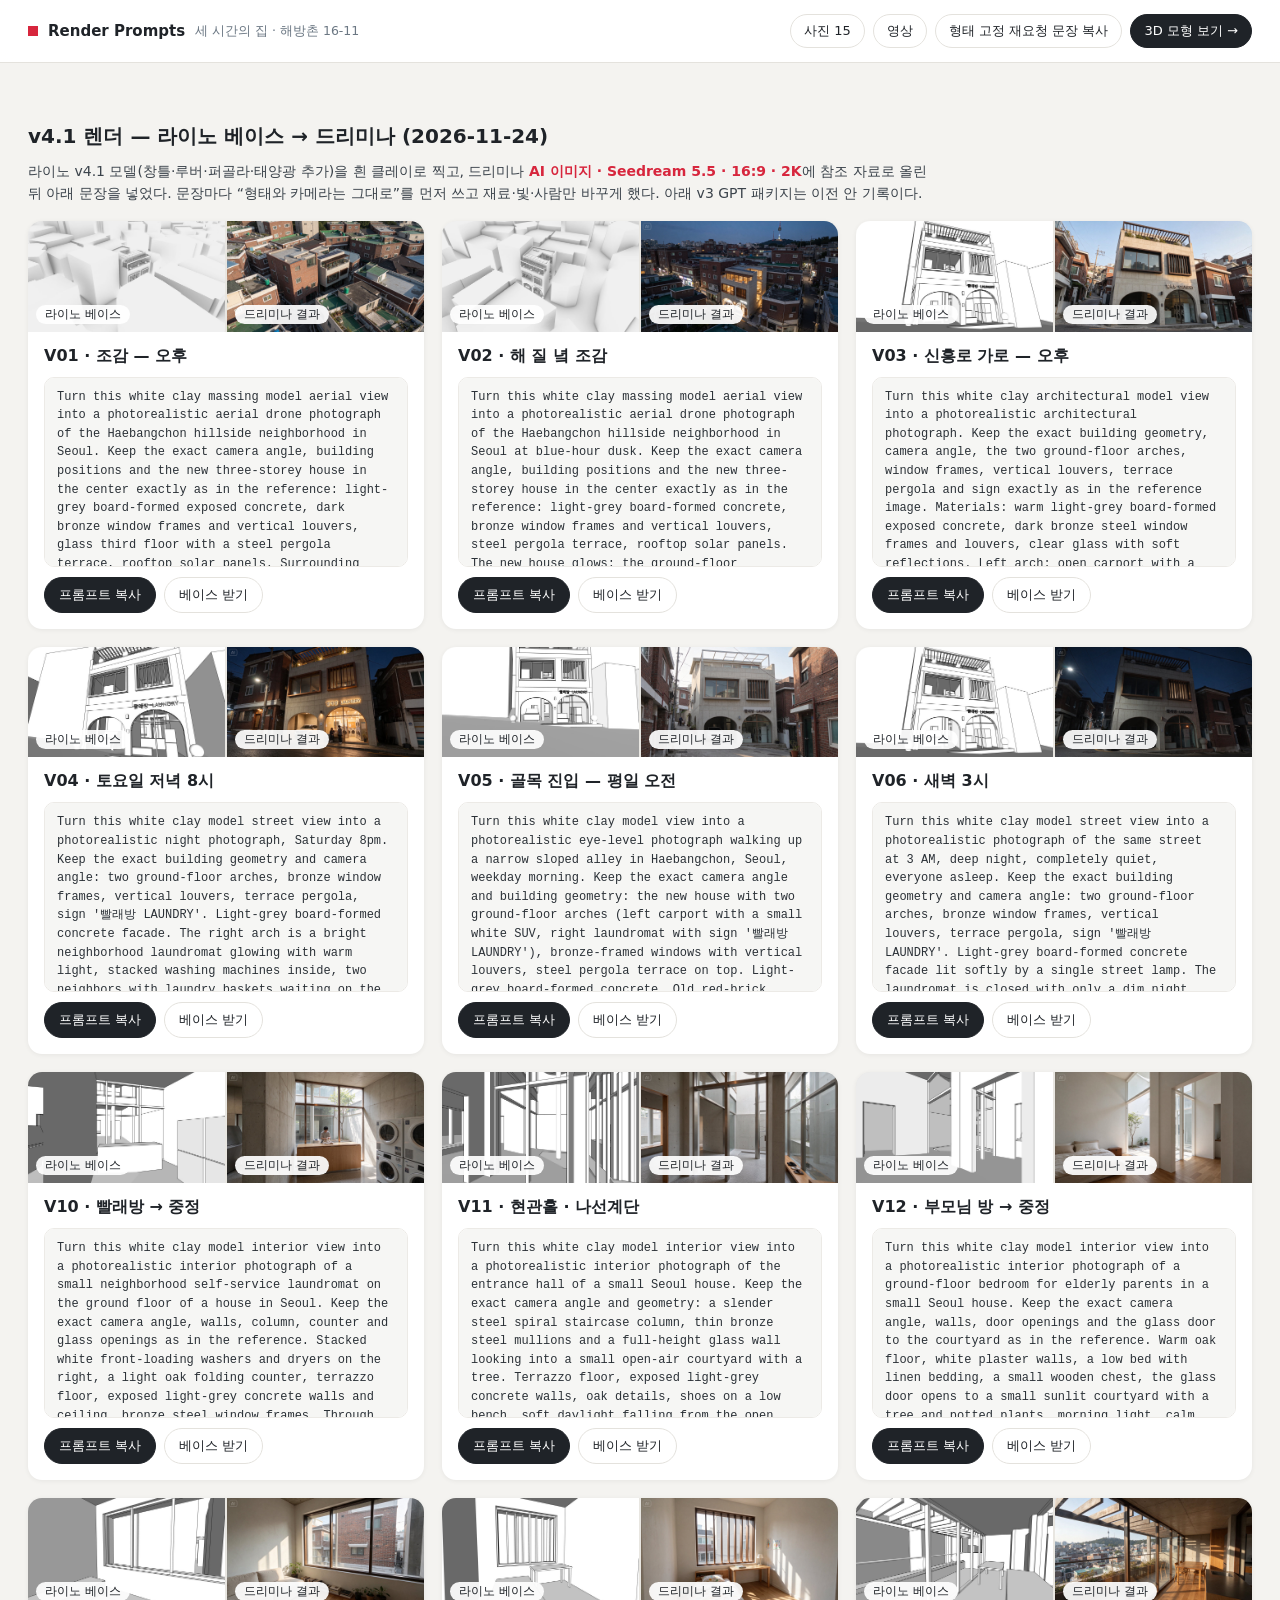
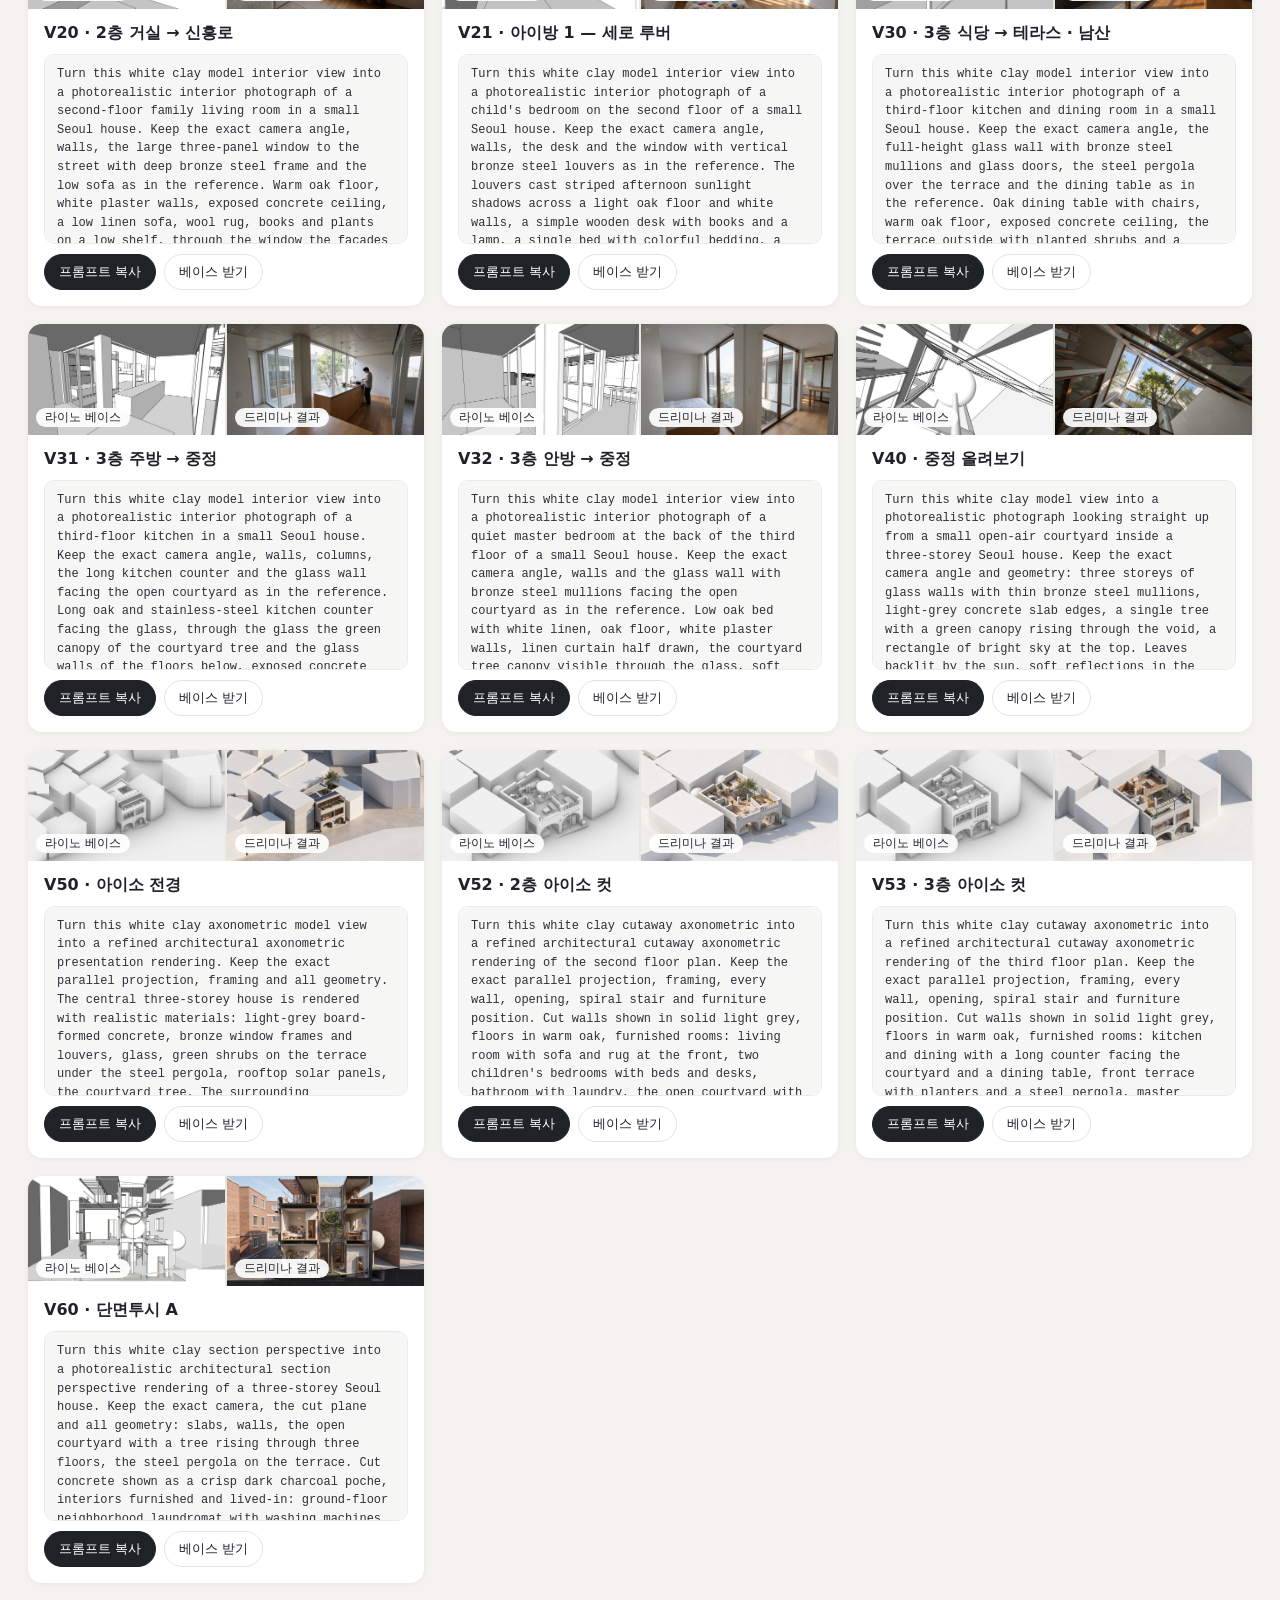
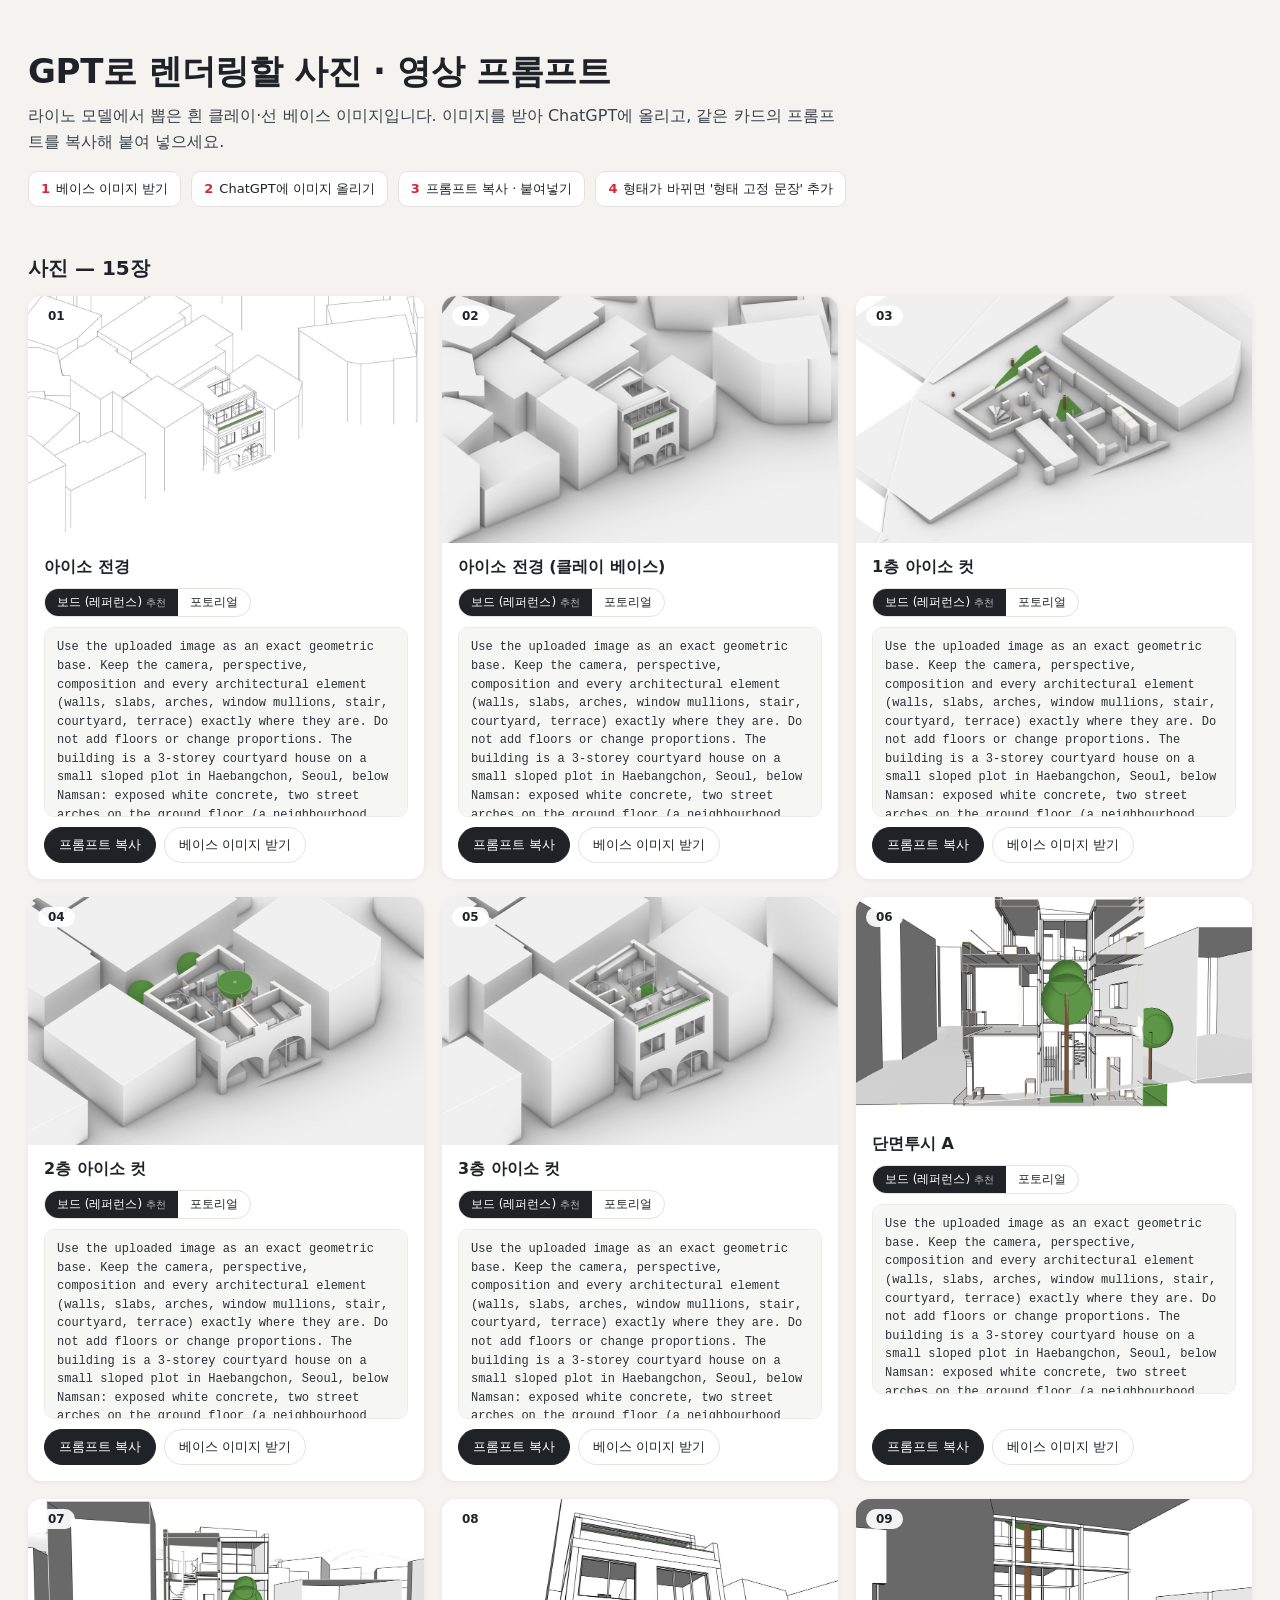
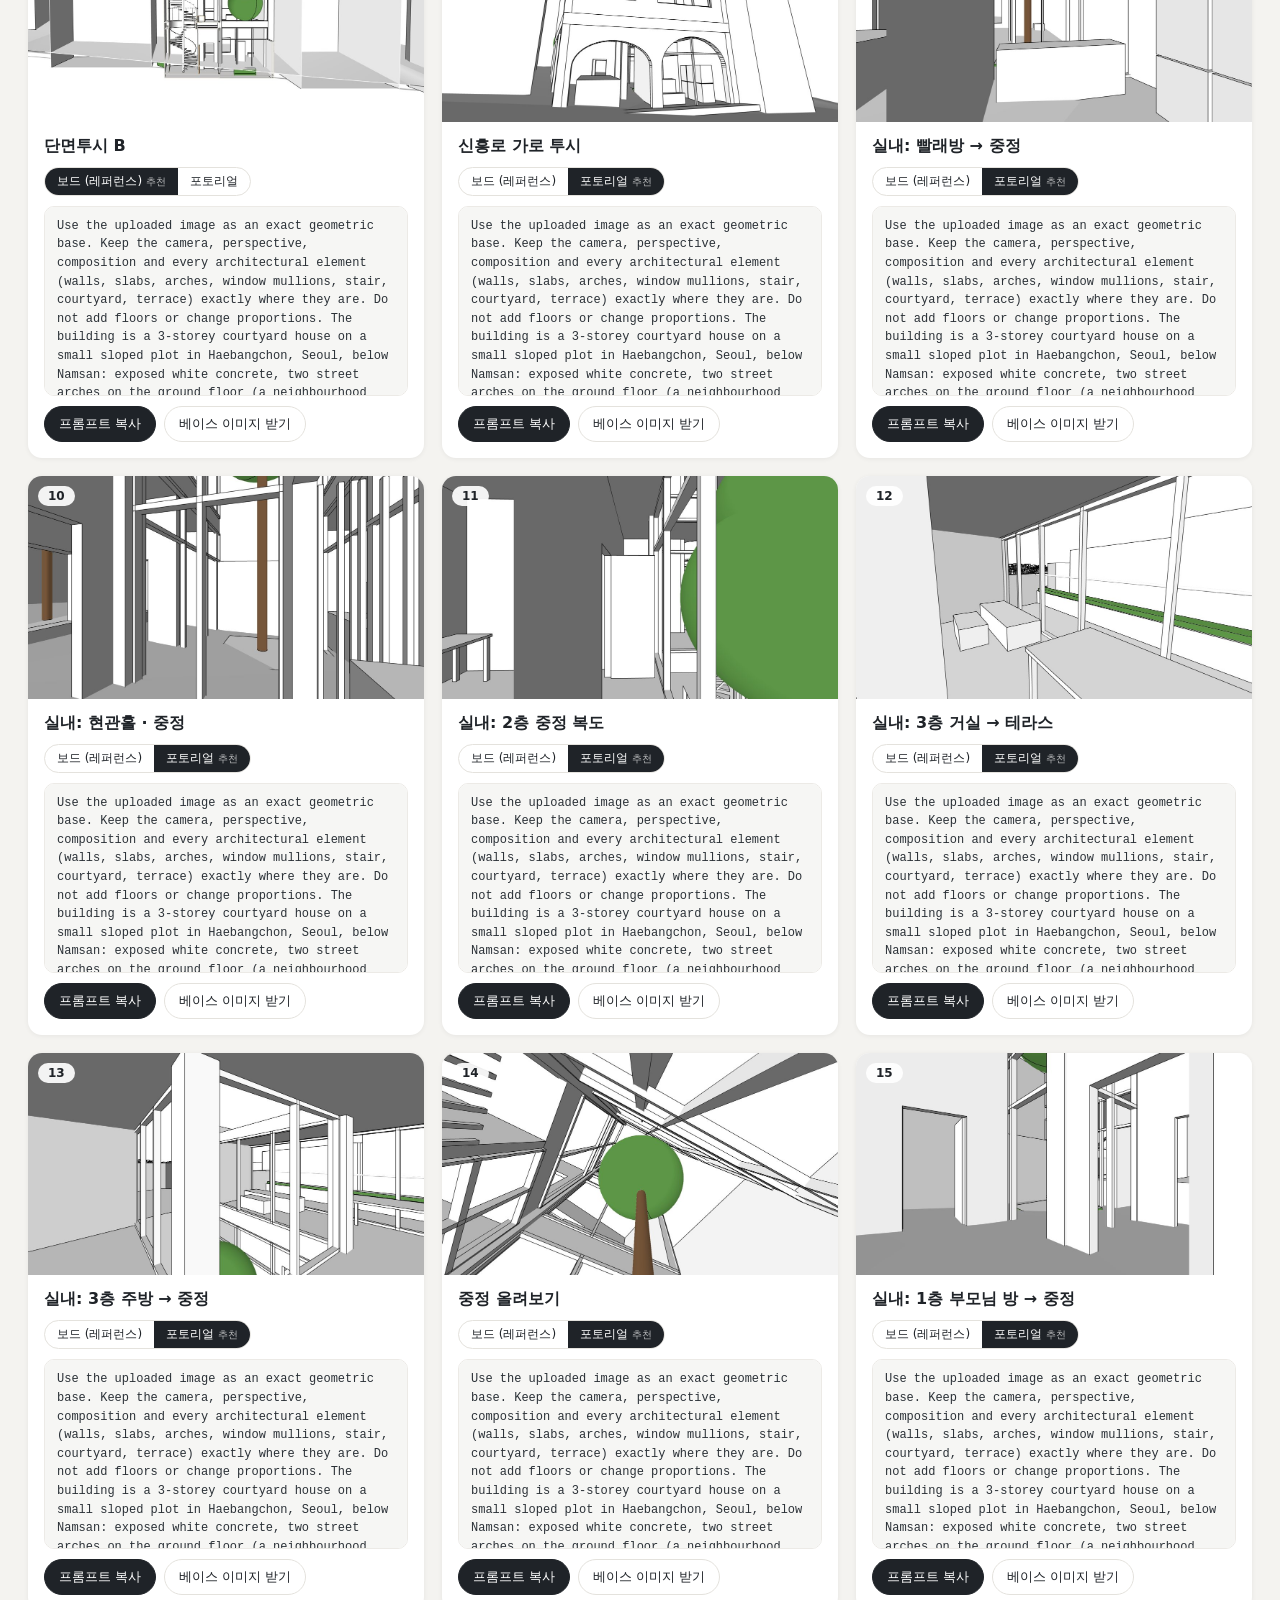
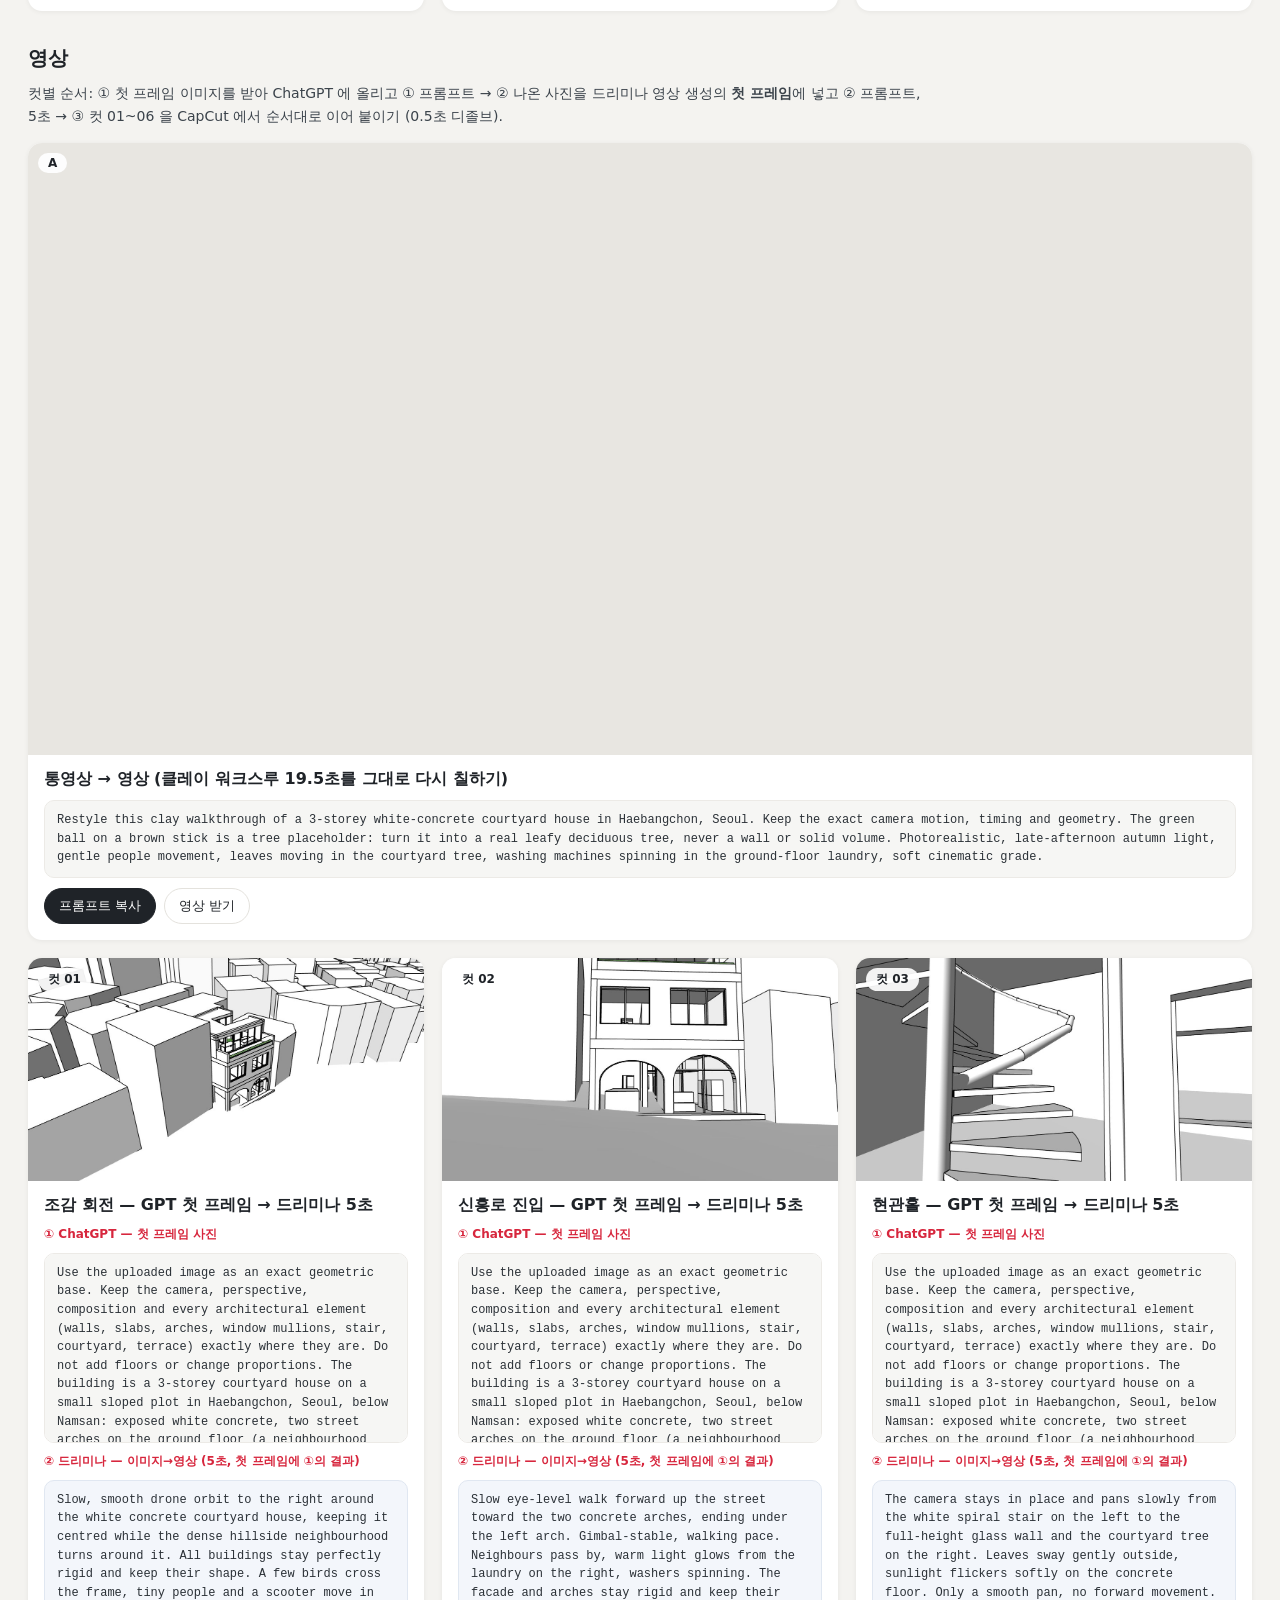
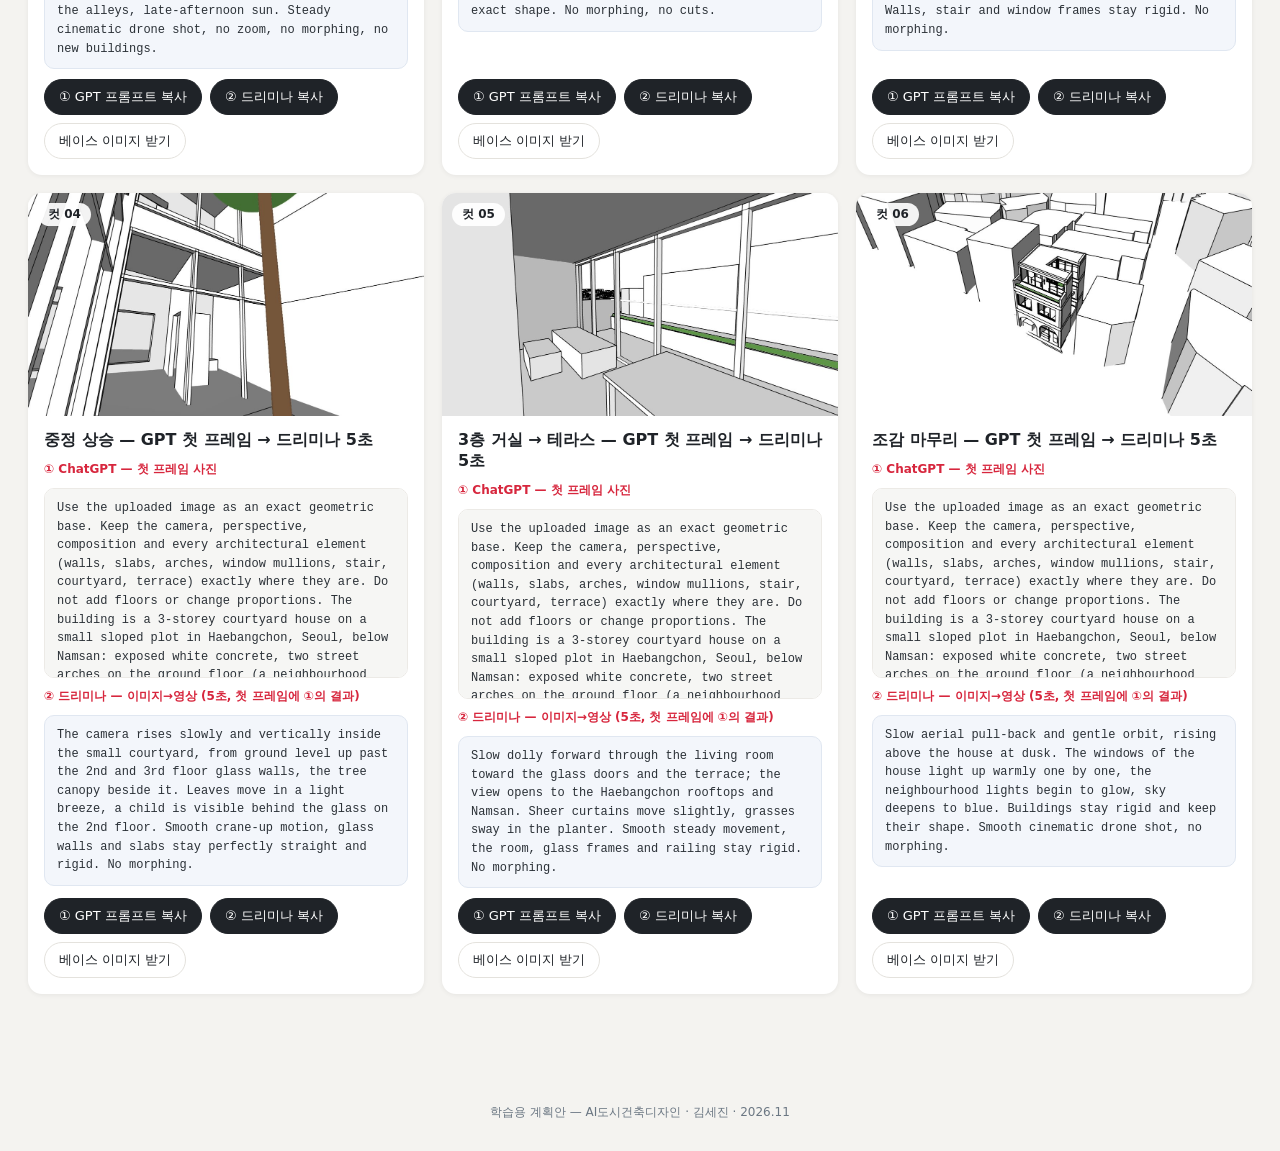
==== commit 33b58b3c: "Add A-353 detail sheet and v4.1 prompt record - Drawing set is now 27 sheets: A-353 window frame, lo" ====
--- a/prompts.html
+++ b/prompts.html
@@ -48,6 +48,116 @@
   <nav aria-label="바로가기"><a href="#photos">사진 15</a><a href="#video">영상</a><button class="pill" id="copyKeep">형태 고정 재요청 문장 복사</button><a class="dark" href="./">3D 모형 보기 →</a></nav>
 </header>
 <main>
+<!--V4-->
+<style>
+.v4sec { margin-bottom: 40px; } .v4sec .hint b { color: var(--red); }
+.card.v4 .pair { display: grid; grid-template-columns: 1fr 1fr; gap: 2px; background: #e8e6e1; }
+.card.v4 figure { margin: 0; position: relative; } .card.v4 img { width: 100%; aspect-ratio: 16/9; object-fit: cover; display: block; }
+.card.v4 figcaption { position: absolute; left: 8px; bottom: 8px; background: rgba(255,255,255,.92); border-radius: 999px; padding: 2px 9px; font-size: 11.5px; }
+</style>
+<section class="v4sec" aria-labelledby="v4h">
+  <h2 id="v4h">v4.1 렌더 — 라이노 베이스 → 드리미나 (2026-11-24)</h2>
+  <p class="hint">라이노 v4.1 모델(창틀·루버·퍼골라·태양광 추가)을 흰 클레이로 찍고, 드리미나 <b>AI 이미지 · Seedream 5.5 · 16:9 · 2K</b>에 참조 자료로 올린 뒤 아래 문장을 넣었다. 문장마다 “형태와 카메라는 그대로”를 먼저 쓰고 재료·빛·사람만 바꾸게 했다. 아래 v3 GPT 패키지는 이전 안 기록이다.</p>
+  <div class="grid"><article class="card v4">
+  <div class="pair"><figure><img src="prompts/v4/V01_base.jpg" alt="조감 — 오후 라이노 베이스" loading="lazy"><figcaption>라이노 베이스</figcaption></figure>
+  <figure><img src="assets/render/V01.jpg" alt="조감 — 오후 드리미나 렌더" loading="lazy"><figcaption>드리미나 결과</figcaption></figure></div>
+  <div class="body"><h3>V01 · 조감 — 오후</h3><pre>Turn this white clay massing model aerial view into a photorealistic aerial drone photograph of the Haebangchon hillside neighborhood in Seoul. Keep the exact camera angle, building positions and the new three-storey house in the center exactly as in the reference: light-grey board-formed exposed concrete, dark bronze window frames and vertical louvers, glass third floor with a steel pergola terrace, rooftop solar panels. Surrounding buildings become old red-brick and beige stucco 2-5 storey Korean multi-family houses with rooftop green water tanks, small rooftop gardens, laundry lines, satellite dishes, narrow sloped alleys with parked scooters. Green Namsan hill in the background, clear late-afternoon sunlight with long shadows, realistic, high detail, architectural photography.</pre>
+  <div class="btns"><button class="btn primary cp4">프롬프트 복사</button><a class="btn" href="prompts/v4/V01_base.jpg" download>베이스 받기</a></div></div>
+</article><article class="card v4">
+  <div class="pair"><figure><img src="prompts/v4/V02_base.jpg" alt="해 질 녘 조감 라이노 베이스" loading="lazy"><figcaption>라이노 베이스</figcaption></figure>
+  <figure><img src="assets/render/V02.jpg" alt="해 질 녘 조감 드리미나 렌더" loading="lazy"><figcaption>드리미나 결과</figcaption></figure></div>
+  <div class="body"><h3>V02 · 해 질 녘 조감</h3><pre>Turn this white clay massing model aerial view into a photorealistic aerial drone photograph of the Haebangchon hillside neighborhood in Seoul at blue-hour dusk. Keep the exact camera angle, building positions and the new three-storey house in the center exactly as in the reference: light-grey board-formed concrete, bronze window frames and vertical louvers, steel pergola terrace, rooftop solar panels. The new house glows: the ground-floor neighborhood laundromat is brightly lit with warm light spilling into the street, and the glass third-floor dining room is lit warmly. Surrounding buildings become old red-brick and stucco 2-5 storey Korean multi-family houses with lit windows, rooftop water tanks, street lights and neon signs in the alleys, Namsan Seoul Tower lit in the distance, deep blue sky, realistic, cinematic architectural photography.</pre>
+  <div class="btns"><button class="btn primary cp4">프롬프트 복사</button><a class="btn" href="prompts/v4/V02_base.jpg" download>베이스 받기</a></div></div>
+</article><article class="card v4">
+  <div class="pair"><figure><img src="prompts/v4/V03_base.jpg" alt="신흥로 가로 — 오후 라이노 베이스" loading="lazy"><figcaption>라이노 베이스</figcaption></figure>
+  <figure><img src="assets/render/V03.jpg" alt="신흥로 가로 — 오후 드리미나 렌더" loading="lazy"><figcaption>드리미나 결과</figcaption></figure></div>
+  <div class="body"><h3>V03 · 신흥로 가로 — 오후</h3><pre>Turn this white clay architectural model view into a photorealistic architectural photograph. Keep the exact building geometry, camera angle, the two ground-floor arches, window frames, vertical louvers, terrace pergola and sign exactly as in the reference image. Materials: warm light-grey board-formed exposed concrete, dark bronze steel window frames and louvers, clear glass with soft reflections. Left arch: open carport with a small white SUV. Right arch: bright neighborhood laundromat with stacked washing machines, sign reads &#x27;빨래방 LAUNDRY&#x27;. Green shrubs on the third-floor terrace under the steel pergola. Context: dense hillside Haebangchon neighborhood in Seoul, old red-brick 2-3 storey houses on both sides, narrow sloped street, utility poles and overhead wires. Soft late-afternoon sunlight, documentary architectural photography, realistic, high detail.</pre>
+  <div class="btns"><button class="btn primary cp4">프롬프트 복사</button><a class="btn" href="prompts/v4/V03_base.jpg" download>베이스 받기</a></div></div>
+</article><article class="card v4">
+  <div class="pair"><figure><img src="prompts/v4/V04_base.jpg" alt="토요일 저녁 8시 라이노 베이스" loading="lazy"><figcaption>라이노 베이스</figcaption></figure>
+  <figure><img src="assets/render/V04.jpg" alt="토요일 저녁 8시 드리미나 렌더" loading="lazy"><figcaption>드리미나 결과</figcaption></figure></div>
+  <div class="body"><h3>V04 · 토요일 저녁 8시</h3><pre>Turn this white clay model street view into a photorealistic night photograph, Saturday 8pm. Keep the exact building geometry and camera angle: two ground-floor arches, bronze window frames, vertical louvers, terrace pergola, sign &#x27;빨래방 LAUNDRY&#x27;. Light-grey board-formed concrete facade. The right arch is a bright neighborhood laundromat glowing with warm light, stacked washing machines inside, two neighbors with laundry baskets waiting on the bench, warm light spilling onto the sloped street. Left arch carport with a small white SUV, soft downlight. Warm lights on the third-floor terrace with plants. Old red-brick houses on both sides, street lamp, overhead wires, slightly wet asphalt with reflections, deep blue night sky, realistic, cinematic architectural photography.</pre>
+  <div class="btns"><button class="btn primary cp4">프롬프트 복사</button><a class="btn" href="prompts/v4/V04_base.jpg" download>베이스 받기</a></div></div>
+</article><article class="card v4">
+  <div class="pair"><figure><img src="prompts/v4/V05_base.jpg" alt="골목 진입 — 평일 오전 라이노 베이스" loading="lazy"><figcaption>라이노 베이스</figcaption></figure>
+  <figure><img src="assets/render/V05.jpg" alt="골목 진입 — 평일 오전 드리미나 렌더" loading="lazy"><figcaption>드리미나 결과</figcaption></figure></div>
+  <div class="body"><h3>V05 · 골목 진입 — 평일 오전</h3><pre>Turn this white clay model view into a photorealistic eye-level photograph walking up a narrow sloped alley in Haebangchon, Seoul, weekday morning. Keep the exact camera angle and building geometry: the new house with two ground-floor arches (left carport with a small white SUV, right laundromat with sign &#x27;빨래방 LAUNDRY&#x27;), bronze-framed windows with vertical louvers, steel pergola terrace on top. Light-grey board-formed concrete. Old red-brick multi-family houses line the alley, potted plants, utility poles and wires, an elderly resident walking with a cart, soft morning light, realistic documentary architectural photography.</pre>
+  <div class="btns"><button class="btn primary cp4">프롬프트 복사</button><a class="btn" href="prompts/v4/V05_base.jpg" download>베이스 받기</a></div></div>
+</article><article class="card v4">
+  <div class="pair"><figure><img src="prompts/v4/V06_base.jpg" alt="새벽 3시 라이노 베이스" loading="lazy"><figcaption>라이노 베이스</figcaption></figure>
+  <figure><img src="assets/render/V06.jpg" alt="새벽 3시 드리미나 렌더" loading="lazy"><figcaption>드리미나 결과</figcaption></figure></div>
+  <div class="body"><h3>V06 · 새벽 3시</h3><pre>Turn this white clay model street view into a photorealistic photograph of the same street at 3 AM, deep night, completely quiet, everyone asleep. Keep the exact building geometry and camera angle: two ground-floor arches, bronze window frames, vertical louvers, terrace pergola, sign &#x27;빨래방 LAUNDRY&#x27;. Light-grey board-formed concrete facade lit softly by a single street lamp. The laundromat is closed with only a dim night light, the carport dark with the small white SUV, one warm window glowing faintly on the second floor behind the louvers. Old red-brick houses on both sides with dark windows, empty sloped street, overhead wires, cool blue moonlight, a stray cat, long exposure calm, realistic, cinematic architectural night photography.</pre>
+  <div class="btns"><button class="btn primary cp4">프롬프트 복사</button><a class="btn" href="prompts/v4/V06_base.jpg" download>베이스 받기</a></div></div>
+</article><article class="card v4">
+  <div class="pair"><figure><img src="prompts/v4/V10_base.jpg" alt="빨래방 → 중정 라이노 베이스" loading="lazy"><figcaption>라이노 베이스</figcaption></figure>
+  <figure><img src="assets/render/V10.jpg" alt="빨래방 → 중정 드리미나 렌더" loading="lazy"><figcaption>드리미나 결과</figcaption></figure></div>
+  <div class="body"><h3>V10 · 빨래방 → 중정</h3><pre>Turn this white clay model interior view into a photorealistic interior photograph of a small neighborhood self-service laundromat on the ground floor of a house in Seoul. Keep the exact camera angle, walls, column, counter and glass openings as in the reference. Stacked white front-loading washers and dryers on the right, a light oak folding counter, terrazzo floor, exposed light-grey concrete walls and ceiling, bronze steel window frames. Through the large glass at the back, a small sunlit courtyard with a tree. A resident folding towels, laundry basket, warm natural daylight, calm, realistic, high detail architectural interior photography.</pre>
+  <div class="btns"><button class="btn primary cp4">프롬프트 복사</button><a class="btn" href="prompts/v4/V10_base.jpg" download>베이스 받기</a></div></div>
+</article><article class="card v4">
+  <div class="pair"><figure><img src="prompts/v4/V11_base.jpg" alt="현관홀 · 나선계단 라이노 베이스" loading="lazy"><figcaption>라이노 베이스</figcaption></figure>
+  <figure><img src="assets/render/V11.jpg" alt="현관홀 · 나선계단 드리미나 렌더" loading="lazy"><figcaption>드리미나 결과</figcaption></figure></div>
+  <div class="body"><h3>V11 · 현관홀 · 나선계단</h3><pre>Turn this white clay model interior view into a photorealistic interior photograph of the entrance hall of a small Seoul house. Keep the exact camera angle and geometry: a slender steel spiral staircase column, thin bronze steel mullions and a full-height glass wall looking into a small open-air courtyard with a tree. Terrazzo floor, exposed light-grey concrete walls, oak details, shoes on a low bench, soft daylight falling from the open courtyard above, calm, realistic, high detail architectural interior photography.</pre>
+  <div class="btns"><button class="btn primary cp4">프롬프트 복사</button><a class="btn" href="prompts/v4/V11_base.jpg" download>베이스 받기</a></div></div>
+</article><article class="card v4">
+  <div class="pair"><figure><img src="prompts/v4/V12_base.jpg" alt="부모님 방 → 중정 라이노 베이스" loading="lazy"><figcaption>라이노 베이스</figcaption></figure>
+  <figure><img src="assets/render/V12.jpg" alt="부모님 방 → 중정 드리미나 렌더" loading="lazy"><figcaption>드리미나 결과</figcaption></figure></div>
+  <div class="body"><h3>V12 · 부모님 방 → 중정</h3><pre>Turn this white clay model interior view into a photorealistic interior photograph of a ground-floor bedroom for elderly parents in a small Seoul house. Keep the exact camera angle, walls, door openings and the glass door to the courtyard as in the reference. Warm oak floor, white plaster walls, a low bed with linen bedding, a small wooden chest, the glass door opens to a small sunlit courtyard with a tree and potted plants, morning light, calm and cozy, realistic, high detail architectural interior photography.</pre>
+  <div class="btns"><button class="btn primary cp4">프롬프트 복사</button><a class="btn" href="prompts/v4/V12_base.jpg" download>베이스 받기</a></div></div>
+</article><article class="card v4">
+  <div class="pair"><figure><img src="prompts/v4/V20_base.jpg" alt="2층 거실 → 신흥로 라이노 베이스" loading="lazy"><figcaption>라이노 베이스</figcaption></figure>
+  <figure><img src="assets/render/V20.jpg" alt="2층 거실 → 신흥로 드리미나 렌더" loading="lazy"><figcaption>드리미나 결과</figcaption></figure></div>
+  <div class="body"><h3>V20 · 2층 거실 → 신흥로</h3><pre>Turn this white clay model interior view into a photorealistic interior photograph of a second-floor family living room in a small Seoul house. Keep the exact camera angle, walls, the large three-panel window to the street with deep bronze steel frame and the low sofa as in the reference. Warm oak floor, white plaster walls, exposed concrete ceiling, a low linen sofa, wool rug, books and plants on a low shelf, through the window the facades of old red-brick houses across the narrow street, soft afternoon sunlight, warm and lived-in, realistic, high detail architectural interior photography.</pre>
+  <div class="btns"><button class="btn primary cp4">프롬프트 복사</button><a class="btn" href="prompts/v4/V20_base.jpg" download>베이스 받기</a></div></div>
+</article><article class="card v4">
+  <div class="pair"><figure><img src="prompts/v4/V21_base.jpg" alt="아이방 1 — 세로 루버 라이노 베이스" loading="lazy"><figcaption>라이노 베이스</figcaption></figure>
+  <figure><img src="assets/render/V21.jpg" alt="아이방 1 — 세로 루버 드리미나 렌더" loading="lazy"><figcaption>드리미나 결과</figcaption></figure></div>
+  <div class="body"><h3>V21 · 아이방 1 — 세로 루버</h3><pre>Turn this white clay model interior view into a photorealistic interior photograph of a child&#x27;s bedroom on the second floor of a small Seoul house. Keep the exact camera angle, walls, the desk and the window with vertical bronze steel louvers as in the reference. The louvers cast striped afternoon sunlight shadows across a light oak floor and white walls, a simple wooden desk with books and a lamp, a single bed with colorful bedding, a few toys and drawings, warm and cheerful, realistic, high detail architectural interior photography.</pre>
+  <div class="btns"><button class="btn primary cp4">프롬프트 복사</button><a class="btn" href="prompts/v4/V21_base.jpg" download>베이스 받기</a></div></div>
+</article><article class="card v4">
+  <div class="pair"><figure><img src="prompts/v4/V30_base.jpg" alt="3층 식당 → 테라스 · 남산 라이노 베이스" loading="lazy"><figcaption>라이노 베이스</figcaption></figure>
+  <figure><img src="assets/render/V30.jpg" alt="3층 식당 → 테라스 · 남산 드리미나 렌더" loading="lazy"><figcaption>드리미나 결과</figcaption></figure></div>
+  <div class="body"><h3>V30 · 3층 식당 → 테라스 · 남산</h3><pre>Turn this white clay model interior view into a photorealistic interior photograph of a third-floor kitchen and dining room in a small Seoul house. Keep the exact camera angle, the full-height glass wall with bronze steel mullions and glass doors, the steel pergola over the terrace and the dining table as in the reference. Oak dining table with chairs, warm oak floor, exposed concrete ceiling, the terrace outside with planted shrubs and a glass railing, beyond it the dense rooftops of Haebangchon and green Namsan with N Seoul Tower in the distance, golden late-afternoon light and pergola shadows, realistic, high detail architectural interior photography.</pre>
+  <div class="btns"><button class="btn primary cp4">프롬프트 복사</button><a class="btn" href="prompts/v4/V30_base.jpg" download>베이스 받기</a></div></div>
+</article><article class="card v4">
+  <div class="pair"><figure><img src="prompts/v4/V31_base.jpg" alt="3층 주방 → 중정 라이노 베이스" loading="lazy"><figcaption>라이노 베이스</figcaption></figure>
+  <figure><img src="assets/render/V31.jpg" alt="3층 주방 → 중정 드리미나 렌더" loading="lazy"><figcaption>드리미나 결과</figcaption></figure></div>
+  <div class="body"><h3>V31 · 3층 주방 → 중정</h3><pre>Turn this white clay model interior view into a photorealistic interior photograph of a third-floor kitchen in a small Seoul house. Keep the exact camera angle, walls, columns, the long kitchen counter and the glass wall facing the open courtyard as in the reference. Long oak and stainless-steel kitchen counter facing the glass, through the glass the green canopy of the courtyard tree and the glass walls of the floors below, exposed concrete ceiling, oak floor, pendant lights, a family member cooking, bright soft daylight from the open courtyard, realistic, high detail architectural interior photography.</pre>
+  <div class="btns"><button class="btn primary cp4">프롬프트 복사</button><a class="btn" href="prompts/v4/V31_base.jpg" download>베이스 받기</a></div></div>
+</article><article class="card v4">
+  <div class="pair"><figure><img src="prompts/v4/V32_base.jpg" alt="3층 안방 → 중정 라이노 베이스" loading="lazy"><figcaption>라이노 베이스</figcaption></figure>
+  <figure><img src="assets/render/V32.jpg" alt="3층 안방 → 중정 드리미나 렌더" loading="lazy"><figcaption>드리미나 결과</figcaption></figure></div>
+  <div class="body"><h3>V32 · 3층 안방 → 중정</h3><pre>Turn this white clay model interior view into a photorealistic interior photograph of a quiet master bedroom at the back of the third floor of a small Seoul house. Keep the exact camera angle, walls and the glass wall with bronze steel mullions facing the open courtyard as in the reference. Low oak bed with white linen, oak floor, white plaster walls, linen curtain half drawn, the courtyard tree canopy visible through the glass, soft morning light, serene and minimal, realistic, high detail architectural interior photography.</pre>
+  <div class="btns"><button class="btn primary cp4">프롬프트 복사</button><a class="btn" href="prompts/v4/V32_base.jpg" download>베이스 받기</a></div></div>
+</article><article class="card v4">
+  <div class="pair"><figure><img src="prompts/v4/V40_base.jpg" alt="중정 올려보기 라이노 베이스" loading="lazy"><figcaption>라이노 베이스</figcaption></figure>
+  <figure><img src="assets/render/V40.jpg" alt="중정 올려보기 드리미나 렌더" loading="lazy"><figcaption>드리미나 결과</figcaption></figure></div>
+  <div class="body"><h3>V40 · 중정 올려보기</h3><pre>Turn this white clay model view into a photorealistic photograph looking straight up from a small open-air courtyard inside a three-storey Seoul house. Keep the exact camera angle and geometry: three storeys of glass walls with thin bronze steel mullions, light-grey concrete slab edges, a single tree with a green canopy rising through the void, a rectangle of bright sky at the top. Leaves backlit by the sun, soft reflections in the glass, a glimpse of interiors on each floor, realistic, high detail architectural photography.</pre>
+  <div class="btns"><button class="btn primary cp4">프롬프트 복사</button><a class="btn" href="prompts/v4/V40_base.jpg" download>베이스 받기</a></div></div>
+</article><article class="card v4">
+  <div class="pair"><figure><img src="prompts/v4/V50_base.jpg" alt="아이소 전경 라이노 베이스" loading="lazy"><figcaption>라이노 베이스</figcaption></figure>
+  <figure><img src="assets/render/V50.jpg" alt="아이소 전경 드리미나 렌더" loading="lazy"><figcaption>드리미나 결과</figcaption></figure></div>
+  <div class="body"><h3>V50 · 아이소 전경</h3><pre>Turn this white clay axonometric model view into a refined architectural axonometric presentation rendering. Keep the exact parallel projection, framing and all geometry. The central three-storey house is rendered with realistic materials: light-grey board-formed concrete, bronze window frames and louvers, glass, green shrubs on the terrace under the steel pergola, rooftop solar panels, the courtyard tree. The surrounding neighborhood buildings stay as soft matte white and pale grey massing with gentle ambient occlusion, light warm-grey ground, soft sun shadows, clean and elegant competition-board style, high detail.</pre>
+  <div class="btns"><button class="btn primary cp4">프롬프트 복사</button><a class="btn" href="prompts/v4/V50_base.jpg" download>베이스 받기</a></div></div>
+</article><article class="card v4">
+  <div class="pair"><figure><img src="prompts/v4/V52_base.jpg" alt="2층 아이소 컷 라이노 베이스" loading="lazy"><figcaption>라이노 베이스</figcaption></figure>
+  <figure><img src="assets/render/V52.jpg" alt="2층 아이소 컷 드리미나 렌더" loading="lazy"><figcaption>드리미나 결과</figcaption></figure></div>
+  <div class="body"><h3>V52 · 2층 아이소 컷</h3><pre>Turn this white clay cutaway axonometric into a refined architectural cutaway axonometric rendering of the second floor plan. Keep the exact parallel projection, framing, every wall, opening, spiral stair and furniture position. Cut walls shown in solid light grey, floors in warm oak, furnished rooms: living room with sofa and rug at the front, two children&#x27;s bedrooms with beds and desks, bathroom with laundry, the open courtyard with a tree in the middle. Surrounding buildings as soft white massing, soft shadows, clean competition-board style, high detail.</pre>
+  <div class="btns"><button class="btn primary cp4">프롬프트 복사</button><a class="btn" href="prompts/v4/V52_base.jpg" download>베이스 받기</a></div></div>
+</article><article class="card v4">
+  <div class="pair"><figure><img src="prompts/v4/V53_base.jpg" alt="3층 아이소 컷 라이노 베이스" loading="lazy"><figcaption>라이노 베이스</figcaption></figure>
+  <figure><img src="assets/render/V53.jpg" alt="3층 아이소 컷 드리미나 렌더" loading="lazy"><figcaption>드리미나 결과</figcaption></figure></div>
+  <div class="body"><h3>V53 · 3층 아이소 컷</h3><pre>Turn this white clay cutaway axonometric into a refined architectural cutaway axonometric rendering of the third floor plan. Keep the exact parallel projection, framing, every wall, opening, spiral stair and furniture position. Cut walls shown in solid light grey, floors in warm oak, furnished rooms: kitchen and dining with a long counter facing the courtyard and a dining table, front terrace with planters and a steel pergola, master bedroom at the back, small bathroom, the open courtyard with a tree. Surrounding buildings as soft white massing, soft shadows, clean competition-board style, high detail.</pre>
+  <div class="btns"><button class="btn primary cp4">프롬프트 복사</button><a class="btn" href="prompts/v4/V53_base.jpg" download>베이스 받기</a></div></div>
+</article><article class="card v4">
+  <div class="pair"><figure><img src="prompts/v4/V60_base.jpg" alt="단면투시 A 라이노 베이스" loading="lazy"><figcaption>라이노 베이스</figcaption></figure>
+  <figure><img src="assets/render/V60.jpg" alt="단면투시 A 드리미나 렌더" loading="lazy"><figcaption>드리미나 결과</figcaption></figure></div>
+  <div class="body"><h3>V60 · 단면투시 A</h3><pre>Turn this white clay section perspective into a photorealistic architectural section perspective rendering of a three-storey Seoul house. Keep the exact camera, the cut plane and all geometry: slabs, walls, the open courtyard with a tree rising through three floors, the steel pergola on the terrace. Cut concrete shown as a crisp dark charcoal poche, interiors furnished and lived-in: ground-floor neighborhood laundromat with washing machines and a resident, second-floor children&#x27;s bedroom, third-floor kitchen and dining, people of three generations in each room, warm daylight entering from the courtyard, neighboring red-brick houses on both sides, sky above, realistic, high detail, competition-board quality.</pre>
+  <div class="btns"><button class="btn primary cp4">프롬프트 복사</button><a class="btn" href="prompts/v4/V60_base.jpg" download>베이스 받기</a></div></div>
+</article></div>
+</section>
+<script>document.addEventListener("click", (e) => { const b = e.target.closest(".cp4"); if (!b) return; navigator.clipboard.writeText(b.closest(".body").querySelector("pre").textContent).then(() => { const t = b.textContent; b.textContent = "복사됨"; setTimeout(() => (b.textContent = t), 1400); }); });</script>
+<!--/V4-->
+
   <section class="hero">
     <h1>GPT로 렌더링할 사진 · 영상 프롬프트</h1>
     <p>라이노 모델에서 뽑은 흰 클레이·선 베이스 이미지입니다. 이미지를 받아 ChatGPT에 올리고, 같은 카드의 프롬프트를 복사해 붙여 넣으세요.</p>
